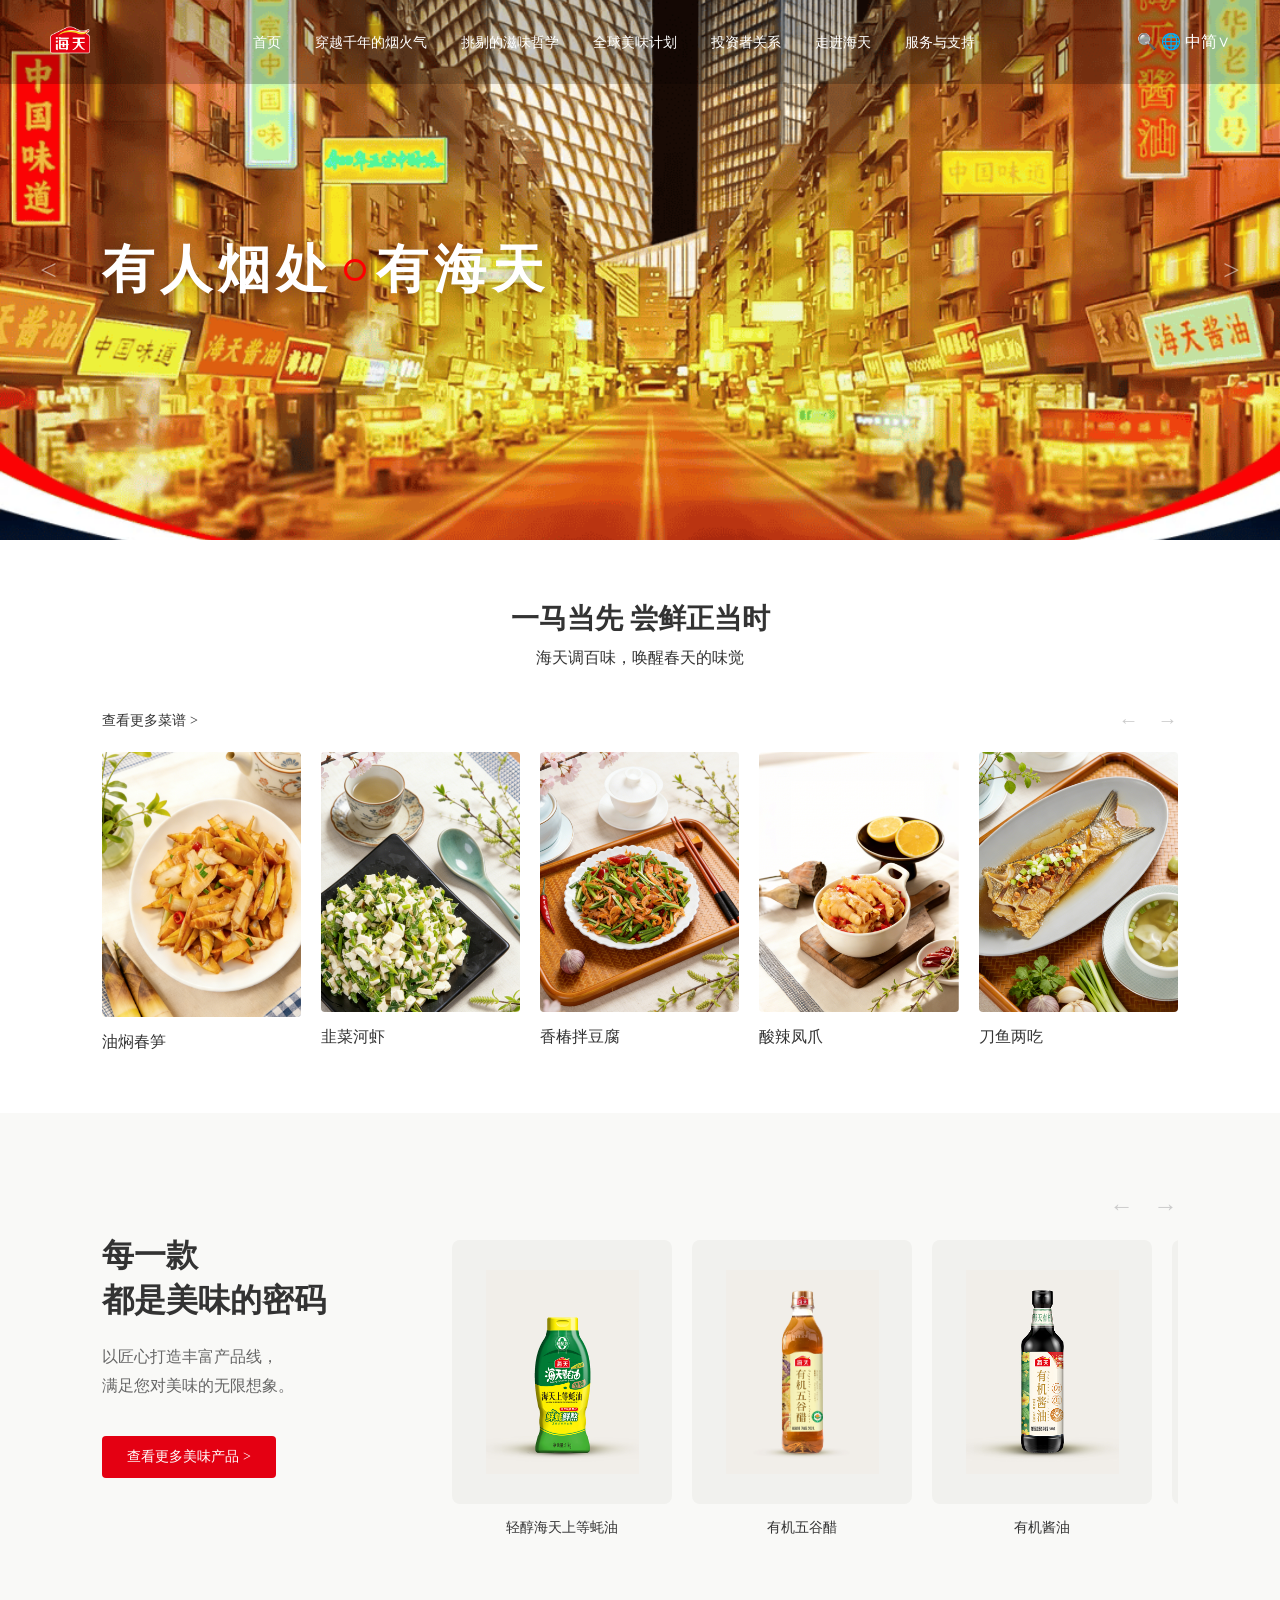
==== index.html @ ebd97fad "feat:海天初版" ====
<!DOCTYPE html>
<html lang="zh-CN">
<head>
    <meta charset="UTF-8">
    <title>海天</title>
    <link rel="stylesheet" href="./css/style.css">
</head>
<body>

    <header class="navbar">
        <div class="logo">
            <img src="./images/logo.png" alt="海天logo"> 
        </div>
        <nav class="nav-links">
            <a href="#">首页</a>
            <a href="#">穿越千年的烟火气</a>
            <a href="#">挑剔的滋味哲学</a>
            <a href="#">全球美味计划</a>
            <a href="#">投资者关系</a>
            <a href="#">走进海天</a>
            <a href="#">服务与支持</a>
        </nav>
        <div class="nav-icons">
            <span class="search-icon">🔍</span>
            <span class="lang-select">🌐 中简∨</span>
        </div>
    </header>

    <section class="hero-section">
        <div class="main-slogan">
            <h1>有人烟处 <span class="circle-dot"></span> 有海天</h1>
        </div>
        
        
        <div class="arrow prev">&lt;</div>
        <div class="arrow next">&gt;</div>
    </section>

<!-------------------------菜谱----------------------->
    <section class="recipe-section">
        <div class="recipe-header">
            <h2>一马当先 尝鲜正当时</h2>
            <p>海天调百味，唤醒春天的味觉</p>
        </div>
    
        <div class="recipe-controls">
            <a href="#" class="view-more">查看更多菜谱 &gt;</a>
            <div class="carousel-arrows">
                <span class="arrow-btn prev-btn">←</span>
                <span class="arrow-btn next-btn">→</span>
            </div>
        </div>

        <div class="recipe-container">
            <div class="recipe-slider">
                <div class="recipe-card">
                    <img src="./images/picture1.png" alt="油焖春笋">
                    <h3>油焖春笋</h3>
                </div>
                <div class="recipe-card">
                    <img src="./images/picture2.png" alt="韭菜河虾">
                    <h3>韭菜河虾</h3>
                </div>
                <div class="recipe-card">
                    <img src="./images/picture3.png" alt="香椿拌豆腐">
                    <h3>香椿拌豆腐</h3>
                </div>
                <div class="recipe-card">
                    <img src="./images/picture4.png" alt="酸辣凤爪">
                    <h3>酸辣凤爪</h3>
                </div>
                <div class="recipe-card">
                    <img src="./images/picture5.png" alt="刀鱼两吃">
                    <h3>刀鱼两吃</h3>
                </div>
                <div class="recipe-card">
                    <img src="./images/picture6.png" alt="艾草青团">
                    <h3>艾草青团</h3>
                </div>
                <div class="recipe-card">
                    <img src="./images/picture7.png" alt="腌笃鲜">
                    <h3>腌笃鲜</h3>
                </div>
                <div class="recipe-card">
                    <img src="./images/picture8.png" alt="芙蓉三鲜">
                    <h3>芙蓉三鲜</h3>
                </div>
                <div class="recipe-card">
                    <img src="./images/picture9.png" alt="春色满园">
                    <h3>春色满园</h3>
                </div>
                <div class="recipe-card">
                    <img src="./images/picture10.png" alt="龙井虾仁">
                    <h3>龙井虾仁</h3>
                </div>
                <div class="recipe-card">
                    <img src="./images/picture11.png" alt="凉拌木耳">
                    <h3>凉拌木耳</h3>
                </div>
                <div class="recipe-card">
                    <img src="./images/picture12.png" alt="咕噜鲜菌">
                    <h3>咕噜鲜菌</h3>
                </div>
            </div>
        </div>
    </section>
<!-- -------------------------------------------------------->
<!---------------------------调料---------------------------->
    <section class="product-section">
        <div class="product-info">
            <h2 class="title-en">每一款<br>都是美味的密码</h2>
            <p class="subtitle">以匠心打造丰富产品线，<br>满足您对美味的无限想象。</p>
            <a href="#" class="red-btn">查看更多美味产品 &gt;</a>
        </div>
    
        <div class="product-carousel">
            <div class="product-arrows">
                <span class="p-arrow p-prev">←</span>
                <span class="p-arrow p-next">→</span>
            </div>
            
            <div class="product-viewport">
                <div class="product-track">
                    <div class="product-card">
                        <div class="img-wrap"><img src="./images/picture13.jpg" data-hover = "./images/picture14.jpg" alt="上等蚝油" class="flip-img"></div>
                        <h4>轻醇海天上等蚝油</h4>
                    </div>
                    <div class="product-card">
                        <div class="img-wrap"><img src="./images/picture15.jpg" data-hover = "./images/picture16.jpg" alt="五谷醋" class="flip-img"></div>
                        <h4>有机五谷醋</h4>
                    </div>
                    <div class="product-card">
                        <div class="img-wrap"><img src="./images/picture17.jpg" data-hover = "./images/picture18.jpg" alt="有机酱油" class="flip-img"></div>
                        <h4>有机酱油</h4>
                    </div>
                    <div class="product-card">
                        <div class="img-wrap"><img src="./images/picture19.jpg" data-hover = "./images/picture20.jpg" alt="关东煮" class="flip-img"></div>
                        <h4>点趣关东煮调味汁</h4>
                    </div>
                    <div class="product-card">
                        <div class="img-wrap"><img src="./images/picture21.jpg" data-hover = "./images/picture22.jpg" alt="黄豆酱" class="flip-img"></div>
                        <h4>黄豆酱</h4>
                    </div>
                    <div class="product-card">
                        <div class="img-wrap"><img src="./images/picture23.jpg" data-hover = "./images/picture24.jpg" alt="四季亭有机黑松露素耗油" class="flip-img"></div>
                        <h4>四季亭有机黑松露素耗油</h4>
                    </div>
                    <div class="product-card">
                        <div class="img-wrap"><img src="./images/picture25.jpg" data-hover = "./images/picture26.jpg" alt="海天特级草菇老抽" class="flip-img"></div>
                        <h4>海天特级草菇老抽</h4>
                    </div>
                    <div class="product-card">
                        <div class="img-wrap"><img src="./images/picture27.jpg" data-hover = "./images/picture28.jpg" alt="招牌拌面酱(磷虾海鲜味)" class="flip-img"></div>
                        <h4>招牌拌面酱(磷虾海鲜味)</h4>
                    </div>
  
                </div>
            </div>
        </div>
    </section>
<!------------------------------------------------------->
    <script src="index.js"></script>

</body>
</html>
---- css/style.css ----
* {
    margin: 0;
    padding: 0;
    box-sizing: border-box;
    font-family: "Microsoft YaHei";
}

/* ------导航栏-------- */
.navbar {
    position: fixed;
    /* 固定 */
    top: 0;
    width: 100%;
    display: flex;
    justify-content: space-between;
    align-items: center;
    padding: 20px 50px;
    background: rgba(0, 0, 0, 0.2); 
    z-index: 1000;
    color: white;
}

.logo img {
    height: 40px;
}

.nav-links a {
    color: white;
    text-decoration: none;
    margin: 0 15px;
    font-size: 14px;
    font-weight: 500;
    position: relative;
    padding-bottom: 18px;
    transition: color 0.3s;
}

.nav-links a::after{
    content: '';
    position: absolute;
    bottom: 0;
    left: 50%;
    width: 0;
    height: 2px;
    background: #e40012;    
    transition: all 0.3s ease;
    transform: translateX(-50%);
}

.nav-links a:hover{
    color: #ffffff;
}

.nav-links a:hover::after{
    width: 100%;
}
/* --------------------- */

/* ------------首屏大图区域------------- */
.hero-section {
    height: 60vh; 
    background: url('/images/mainpicture.png') no-repeat center center/cover; 
    display: flex;
    align-items: center;
    overflow: hidden;
    width: 100%;
    position: relative;
}
/* --------------------------------- */

/* -----------文字区域-------------*/
.main-slogan{
    margin-left: 8%;
    z-index: 5;
}

.main-slogan h1{
    color: white;
    font-size: 52px;
    font-weight: 700;
    letter-spacing: 6px;
    /* 拉开距离 */
    display: flex;
    align-items: center;
    text-shadow: 0 4px 15px rgba(0,0,0,0.3);
    margin: 0;
}
/*------------------------------- */

/* -------红色圈圈------- */
.circle-dot{
    display: inline-block;
    width: 22px;
    height: 22px;
    border: 3px solid red;
    border-radius: 50%;
    margin: 0 10px;
    box-sizing: border-box;
    /* 不撑开 */
}
/* --------------------- */

/* ------箭头区域------ */
.arrow{
    position: absolute;
    top: 50%;
    transform: translateY(-50%);
    font-size: 30px;
    color: rgba(255,255,255,0.5);
    cursor: pointer;
    padding: 20px;
    transition: all 0.3s;
}

.arrow:hover{
    color: white;
}

.prev{
    left: 20px;
}

.next{
    right: 20px;
}

/* ------------------- */

/* ---导航栏下方的菜谱--- */

.recipe-section {
    padding: 60px 8%;
    background-color: #fff;
}

.recipe-header {
    text-align: center;
    margin-bottom: 40px;
}

/* -------1.文字区域-------- */
.recipe-header h2 {
    font-size: 28px;
    color: #333;
    margin-bottom: 10px;
}

.recipe-header p {
    color: #333;
    font-size: 16px;
}
/* -------------------- */

/* -------2.箭头区域-------- */
.recipe-controls {
    display: flex;
    justify-content: space-between;
    align-items: center;
    margin-bottom: 20px;
}

.view-more {
    text-decoration: none;
    color: #333;
    font-size: 14px;
}

.arrow-btn {
    cursor: pointer;
    font-size: 20px;
    margin-left: 15px;
    color: #ccc;
    transition: color 0.3s;
}

.arrow-btn:hover {
    color: #e40012;
}
/* ------------------------- */

/* -------3.海报区域-------- */
.recipe-container {
    overflow: hidden; 
}

.recipe-slider {
    display: flex;
    gap: 20px; 
    transition: transform 0.5s ease; 
}

.recipe-card {
    /* 设置一行的最小距离 即放的最小的图片张数 空格注意 */
    min-width: calc(20% - 16px); 
    text-align: left;
}

.recipe-card img {
    width: 100%;
    height: auto;
    border-radius: 4px; 
    display: block;
    transition: transform 0.3s;
}

.recipe-card:hover img {
    transform: scale(1.05); 
}

.recipe-card h3 {
    margin-top: 15px;
    font-size: 16px;
    color: #333;
    font-weight: 500;
    cursor: pointer;
    transition: color 0.3s ease;
}

.recipe-card:hover h3 {
    color: #e40012;
}

/* ----------------------- */

/* -------------------- */



/* --------------调料区域--------------- */

/* ---1.左侧文字区域--- */
.product-section {
    display: flex;
    padding: 80px 8%;
    background-color: #f9f9f7;
    align-items: flex-start;
    overflow: hidden;
}

.product-info {
    flex: 0 0 300px;
    margin-right: 50px;
    padding-top: 40px;
}

.product-info h2 {
    font-size: 32px;
    line-height: 1.4;
    color: #333;
    margin-bottom: 20px;
}

.product-info .subtitle {
    font-size: 16px;
    color: #666;
    line-height: 1.8;
    margin-bottom: 35px;
}

.red-btn {
    display: inline-block;
    background-color: #e40012;
    color: white;
    padding: 12px 25px;
    text-decoration: none;
    border-radius: 4px;
    font-size: 14px;
    transition: background 0.3s;
}
/* ----------------- */


/* -----2.右侧海报---- */
.product-carousel {
    flex: 1;
    position: relative;
    /* 防止箭头飞出去 */
    max-width: 1000px;
}

.product-arrows {
    display: flex;
    justify-content: flex-end;
    gap: 20px;
    margin-bottom: 20px;
}

.p-arrow {
    cursor: pointer;
    font-size: 24px;
    color: #ccc;
    transition: color 0.3s;
}

.p-arrow:hover { color: #333; }

.product-viewport { overflow: hidden; }

.product-track {
    display: flex;
    gap: 20px;
    transition: transform 0.5s ease;
}

.product-card {
    /* 固定卡片宽度 */
    flex: 0 0 220px; 
    text-align: center;
}

.img-wrap {
    position: relative;
    background-color: #f1f1ee; 
    padding: 30px;
    border-radius: 8px;
    margin-bottom: 15px;
    aspect-ratio: 1/1.2; 
    /* 美学这一块 */
    display: flex;
    align-items: center;
    justify-content: center;
}

.img-wrap img {
    max-width: 100%;
    max-height: 100%;
    object-fit: contain;
    /* 保全完整 */
}
.product-card h4 {
    font-size: 14px;
    color: #333;
    font-weight: 400;
    margin-top: 10px;
    transition: color 0.3s;
}

.product-card:hover h4 { color: #e40012; }

.flip-img {
    transition: opacity 0.3s ease-in-out;
}

/* ------------------------------------- */
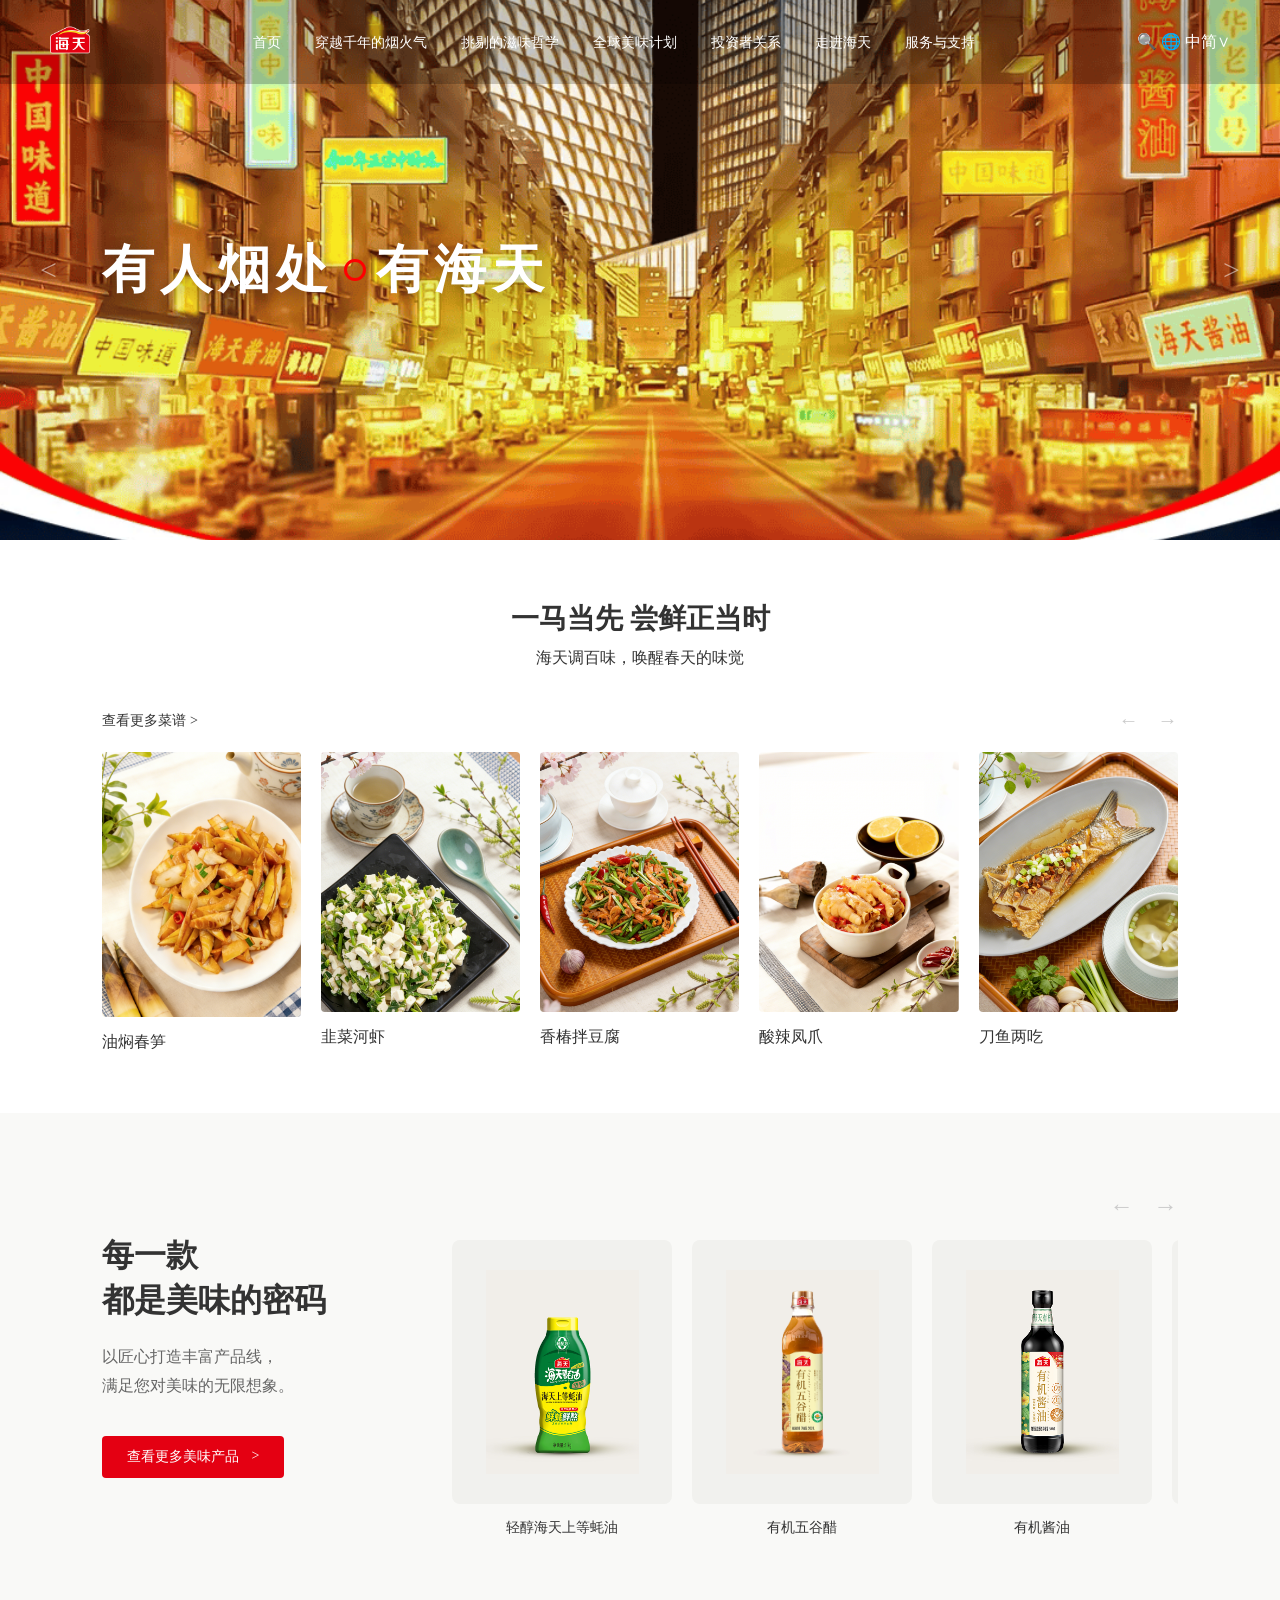
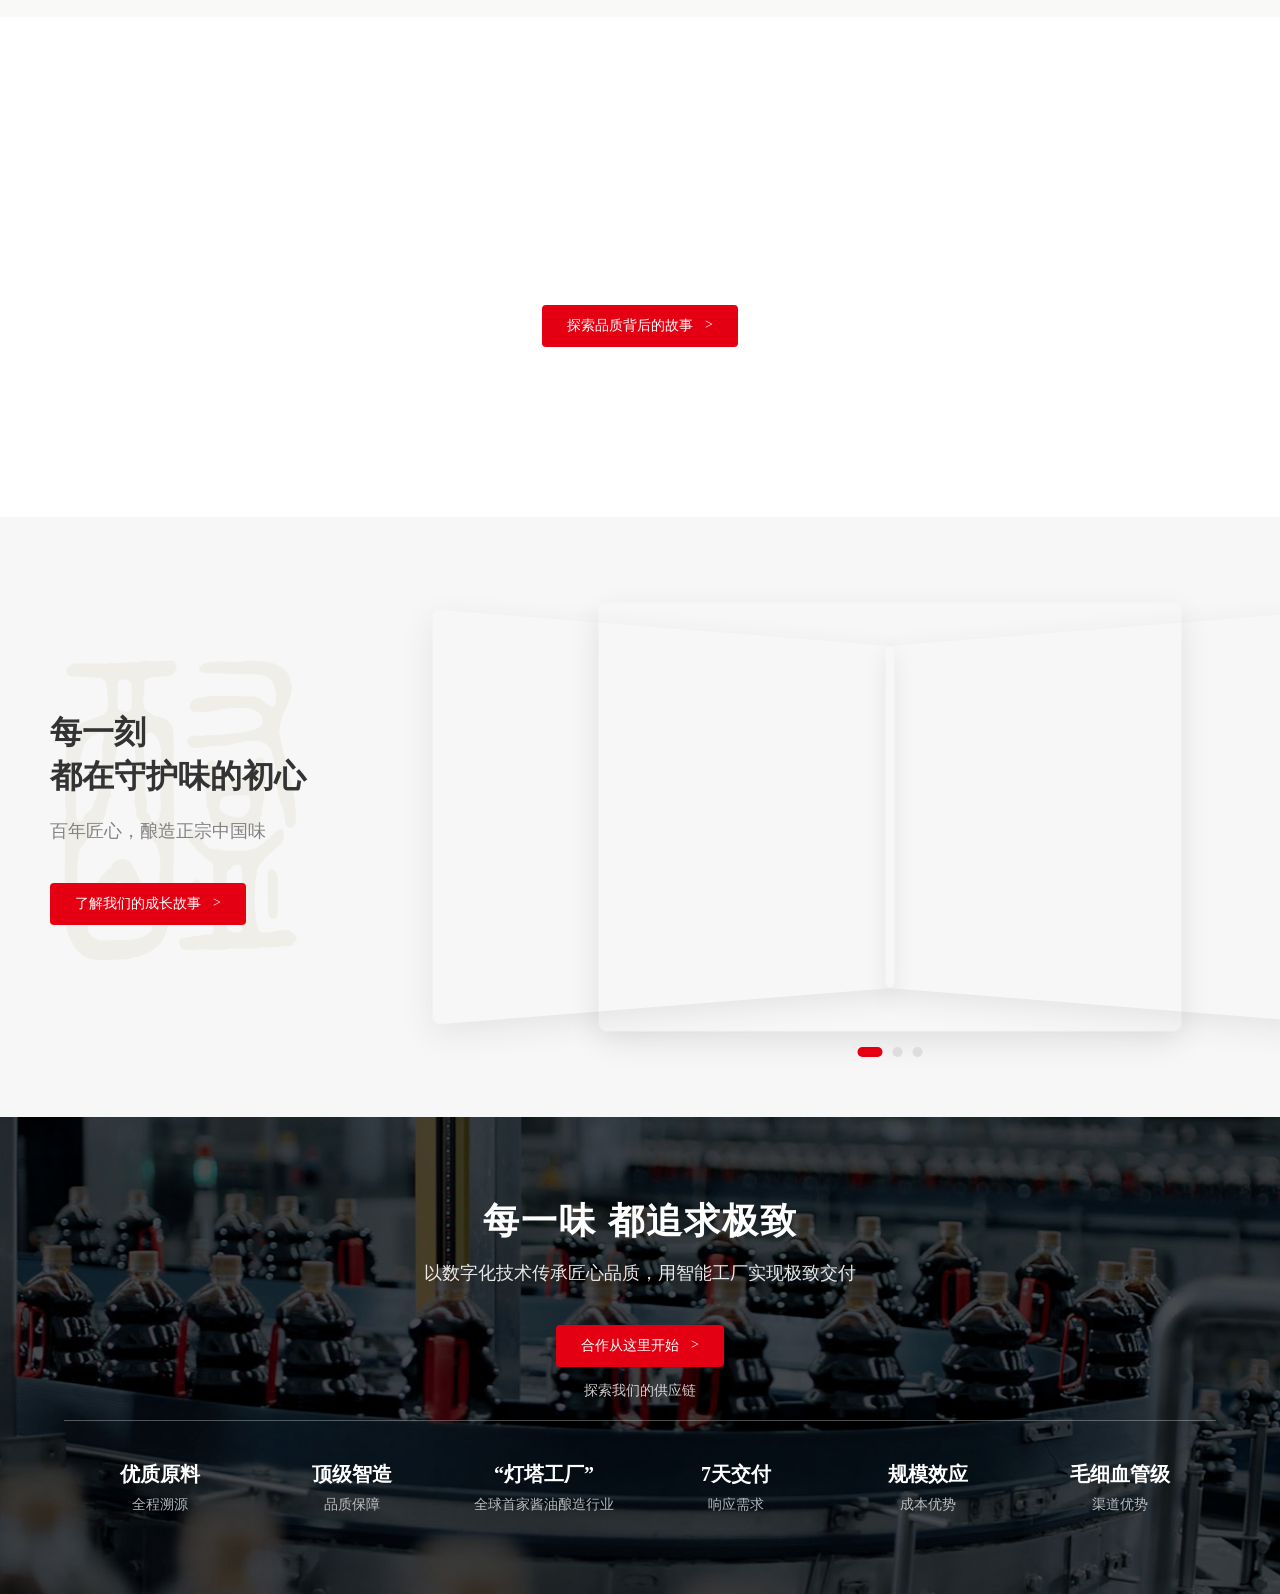
==== commit bc119912: "feat:3.31update" ====
--- a/index.html
+++ b/index.html
@@ -110,7 +110,7 @@
         <div class="product-info">
             <h2 class="title-en">每一款<br>都是美味的密码</h2>
             <p class="subtitle">以匠心打造丰富产品线，<br>满足您对美味的无限想象。</p>
-            <a href="#" class="red-btn">查看更多美味产品 &gt;</a>
+            <a href="#" class="red-btn">查看更多美味产品</a>
         </div>
     
         <div class="product-carousel">
@@ -159,6 +159,103 @@
         </div>
     </section>
 <!------------------------------------------------------->
+
+
+<!-----------------------视频播放区域------------------------->
+<section class="video-section">
+    <video class="bg-video" autoplay muted loop playsinline>
+        <source src="./images/view3.mp4" type="video/mp4">
+        <p>您的浏览器版本过低,建议升级以获得更好的视频体验</p>
+    </video>
+
+    <div class="video-content">
+        <h2 class="video-title">每一滴 都是匠心酿造的承诺</h2>
+        <p class="video-desc">严选优质原料,494道工序打造全链品控体系。</p>
+        <a href="#" class="red-btn">探索品质背后的故事</a>
+    </div>
+</section>
+
+
+<!----------------------------------------------------------->
+
+
+<!--------------左文字 右视频轮播区域 ---------------->
+<section class="story-section">
+    <div class="story-left">
+        <h2 class="story-title">每一刻<br>都在守护味的初心</h2>
+        <p class="story-desc">百年匠心，酿造正宗中国味</p>
+        <a href="#" class="red-btn">了解我们的成长故事</a>
+    </div>
+
+    <div class="story-right">
+        <div class="video-carousel-container">
+            <div class="video-carousel-wrapper">
+                <div class="carousel-item active">
+                    <video src="./images/view5.mp4" autoplay muted loop playsinline></video>
+                </div>
+                <div class="carousel-item next">
+                    <video src="./images/view4.mp4" muted loop playsinline></video>
+                </div>
+                <div class="carousel-item prev">
+                    <video src="./images/view3.mp4" muted loop playsinline></video>
+                </div>
+            </div>
+            
+            <div class="carousel-indicators">
+                <span class="dot active"></span>
+                <span class="dot"></span>
+                <span class="dot"></span>
+            </div>
+        </div>
+    </div>
+</section>
+
+<!------------------------------------------>
+
+
+<!------------------合作过渡区域-------------------->
+
+<section class="factory-section">
+    <div class="factory-overlay"></div>
+
+    <div class="factory-content">
+        <h2 class="factory-title">每一味 都追求极致</h2>
+        <p class="factory-subtitle">以数字化技术传承匠心品质，用智能工厂实现极致交付</p>
+        
+        <div class="factory-btn-group">
+            <a href="#" class="red-btn">合作从这里开始</a>
+            <a href="#" class="white-link">探索我们的供应链</a>
+        </div>
+
+        <div class="factory-features">
+            <div class="feature-item">
+                <h3>优质原料</h3>
+                <p>全程溯源</p>
+            </div>
+            <div class="feature-item">
+                <h3>顶级智造</h3>
+                <p>品质保障</p>
+            </div>
+            <div class="feature-item">
+                <h3>“灯塔工厂”</h3>
+                <p>全球首家酱油酿造行业</p>
+            </div>
+            <div class="feature-item">
+                <h3>7天交付</h3>
+                <p>响应需求</p>
+            </div>
+            <div class="feature-item">
+                <h3>规模效应</h3>
+                <p>成本优势</p>
+            </div>
+            <div class="feature-item">
+                <h3>毛细血管级</h3>
+                <p>渠道优势</p>
+            </div>
+        </div>
+    </div>
+</section>
+<!------------------------------------------------->
     <script src="index.js"></script>
 
 </body>
--- a/css/style.css
+++ b/css/style.css
@@ -266,7 +266,28 @@
     border-radius: 4px;
     font-size: 14px;
     transition: background 0.3s;
-}
+    align-items: center;
+    position: relative;
+
+    padding-right: 45px;
+    transition: background 0.3s;
+}
+
+.red-btn:hover{
+    background-color: #ff1a1a;
+}
+
+.red-btn::after{
+    content: '>';
+    position:absolute;
+    right: 25px;
+    transition: transform 0.3s ease;
+}
+
+.red-btn:hover::after{
+    transform: translateX(3px);
+}
+
 /* ----------------- */
 
 
@@ -341,4 +362,305 @@
     transition: opacity 0.3s ease-in-out;
 }
 
-/* ------------------------------------- */+/* ------------------------------------- */
+
+/* ------------视频播放---------- */
+.video-section {
+    position: relative;
+    width: 100%;
+    height: 500px; 
+    overflow: hidden; 
+    display: flex;
+    justify-content: center;
+    align-items: center;
+    text-align: center;
+    color: white;
+}
+
+.bg-video {
+    position: absolute;
+    top: 0;
+    left: 0;
+    width: 100%;
+    height: 100%;
+    object-fit: cover;
+    z-index: 1; 
+}
+
+.video-content {
+    position: relative;
+    justify-content: center;
+    z-index: 2;
+    padding: 20px;
+}
+
+.video-title {
+    font-size: 36px;
+    font-weight: bold;
+    margin-bottom: 15px;
+    letter-spacing: 2px;
+}
+
+.video-desc {
+    font-size: 18px;
+    margin-bottom: 30px;
+    opacity: 0.9;
+}
+/* ----------------------------- */
+
+
+/* ---------左文字 右视频轮播-------- */
+.story-section {
+    display: flex;
+    justify-content: center;
+    align-items: center;
+    padding: 100px 50px;
+    background-color: #f7f7f7;
+    overflow: hidden;
+}
+
+/* ---左侧区域--- */
+.story-left{
+    flex: 1;
+    max-width: 500px;
+    padding-right: 50px;
+    position: relative;
+    z-index: 2;
+}
+
+.story-left::before{
+    content: "";
+    position: absolute;
+    background-image: url('/images/picture29.png');
+    background-size: contain;
+    background-repeat: no-repeat;
+    background-position: center;
+    width: 300px;
+    height: 300px;
+    top: -50px;
+    left: -20px;
+    z-index: -1;
+    pointer-events: none;
+    /* 防止文字上方按钮的点击被误触 */
+} 
+
+.story-title{
+    font-size: 32px;
+    font-weight: bold;
+    color: #333;
+    margin-bottom: 20px;
+    line-height: 1.4;
+}
+
+.story-desc {
+    font-size: 18px;
+    color: #666;
+    margin-bottom: 40px;
+    opacity: 0.8;
+}
+/* ------------- */
+
+
+
+
+/* --------右侧区域--------- */
+
+
+/* ---1.视频轮播--- */
+.story-right{
+    flex: 1;
+    display: flex;
+    justify-content: center;
+    align-items: center;
+    height: 400px;
+}
+
+.video-carousel-container {
+    width: 100%;
+    height: 100%;
+    perspective: 1500px; 
+    /* 父元素设置一个小距离 */
+    position: relative;
+    display: flex;
+    justify-content: center;
+}
+
+.video-carousel-wrapper {
+    position: relative;
+    width: 80%; 
+    height: 100%;
+    transform-style: preserve-3d;
+    /* 保持子元素的3d效果  */
+    transition: transform 0.5s ease;
+}
+
+.carousel-item {
+    position: absolute;
+    top: 0;
+    left: 0;
+    width: 100%;
+    height: 100%;
+    border-radius: 8px;
+    overflow: hidden;
+    box-shadow: 0 10px 30px rgba(0,0,0,0.1);
+    transform: translate3d(0, 0, 0); 
+    /* 能使gpu加速提高动画的转化性能 */
+    z-index: 2;
+    opacity: 1;
+    transition: all 0.5s ease-in-out;
+}
+
+.carousel-item video{
+    width: 100%;
+    height: 100%;
+    object-fit: cover;
+}
+
+.carousel-item.active{
+    transform: translate3d(0,0,100px);
+    z-index: 10;
+    opacity: 1;
+}
+
+.carousel-item.next{
+    transform: translate3d(40%,0,-100px) rotateY(-35deg);
+    z-index: 5;
+    opacity: 0.7;
+}
+
+.carousel-item.prev{
+    transform: translate3d(-40%,0,-100px) rotateY(35deg);
+    z-index: 5;
+    opacity: 0.7;
+}
+
+/* 设置一个更远的元素做储备 */
+.carousel-item.hide{
+    transform: translate3d(0,0,-300px);
+    opacity: 0;
+    z-index: 1;
+}
+/* --------------- */
+
+
+/* ---2.导航点--- */
+.carousel-indicators{
+    position: absolute;
+    bottom: -40px;
+    left: 50%;
+    transform: translateX(-50%);
+    display: flex;
+    gap : 10px;
+}
+
+.dot{
+    width: 10px;
+    height: 10px;
+    background-color: #ddd;
+    border-radius: 50%;
+    cursor: pointer;
+    transition: background-color 0.3s;
+}
+
+.dot.active{
+    background-color: #e40012;
+    width: 25px;
+    border-radius: 5px;
+}
+
+/* -------------- */
+
+/* ------------------------ */
+
+
+/* -------------------------------- */
+
+
+/* -----------------合作过渡区域----------------- */
+
+.factory-section {
+    position: relative;
+    width: 100%;
+    min-height:300px;
+    background-image: url('/images/picture30.jpg'); 
+    background-size: cover;
+    background-position: center;
+    display: flex;
+    justify-content: center;
+    align-items: center;
+    color: white;
+    padding: 80px 0;
+}
+
+
+/* 增加的小创意---防止文字看不见加一层暗层 */
+.factory-overlay {
+    position: absolute;
+    top: 0;
+    left: 0;
+    width: 100%; 
+    height: 100%;
+    background: rgba(0, 0, 0, 0.4);
+    z-index: 1;
+}
+
+.factory-content {
+    position: relative;
+    z-index: 2;
+    text-align: center;
+    width: 90%;
+    max-width: 1200px;
+}
+
+.factory-title {
+    font-size: 36px;
+    margin-bottom: 15px;
+    letter-spacing: 2px;
+}
+
+.factory-subtitle {
+    font-size: 18px;
+    opacity: 0.9;
+    margin-bottom: 40px;
+}
+
+.factory-btn-group {
+    margin-bottom: 20px;
+}
+
+.white-link {
+    display: block;
+    color: white;
+    text-decoration: none;
+    font-size: 14px;
+    margin-top: 15px;
+    opacity: 0.8;
+    transition: opacity 0.3s;
+}
+.white-link:hover {
+    opacity: 1;
+    text-decoration: underline;
+}
+
+.factory-features {
+    display: flex;
+    justify-content: space-between;
+    border-top: 1px solid rgba(255, 255, 255, 0.3);
+    padding-top: 40px;
+}
+
+.feature-item {
+    flex: 1;
+    padding: 0 10px;
+}
+
+.feature-item h3 {
+    font-size: 20px;
+    margin-bottom: 8px;
+}
+
+.feature-item p {
+    font-size: 14px;
+    opacity: 0.7;
+}
+/* --------------------------------------------- */
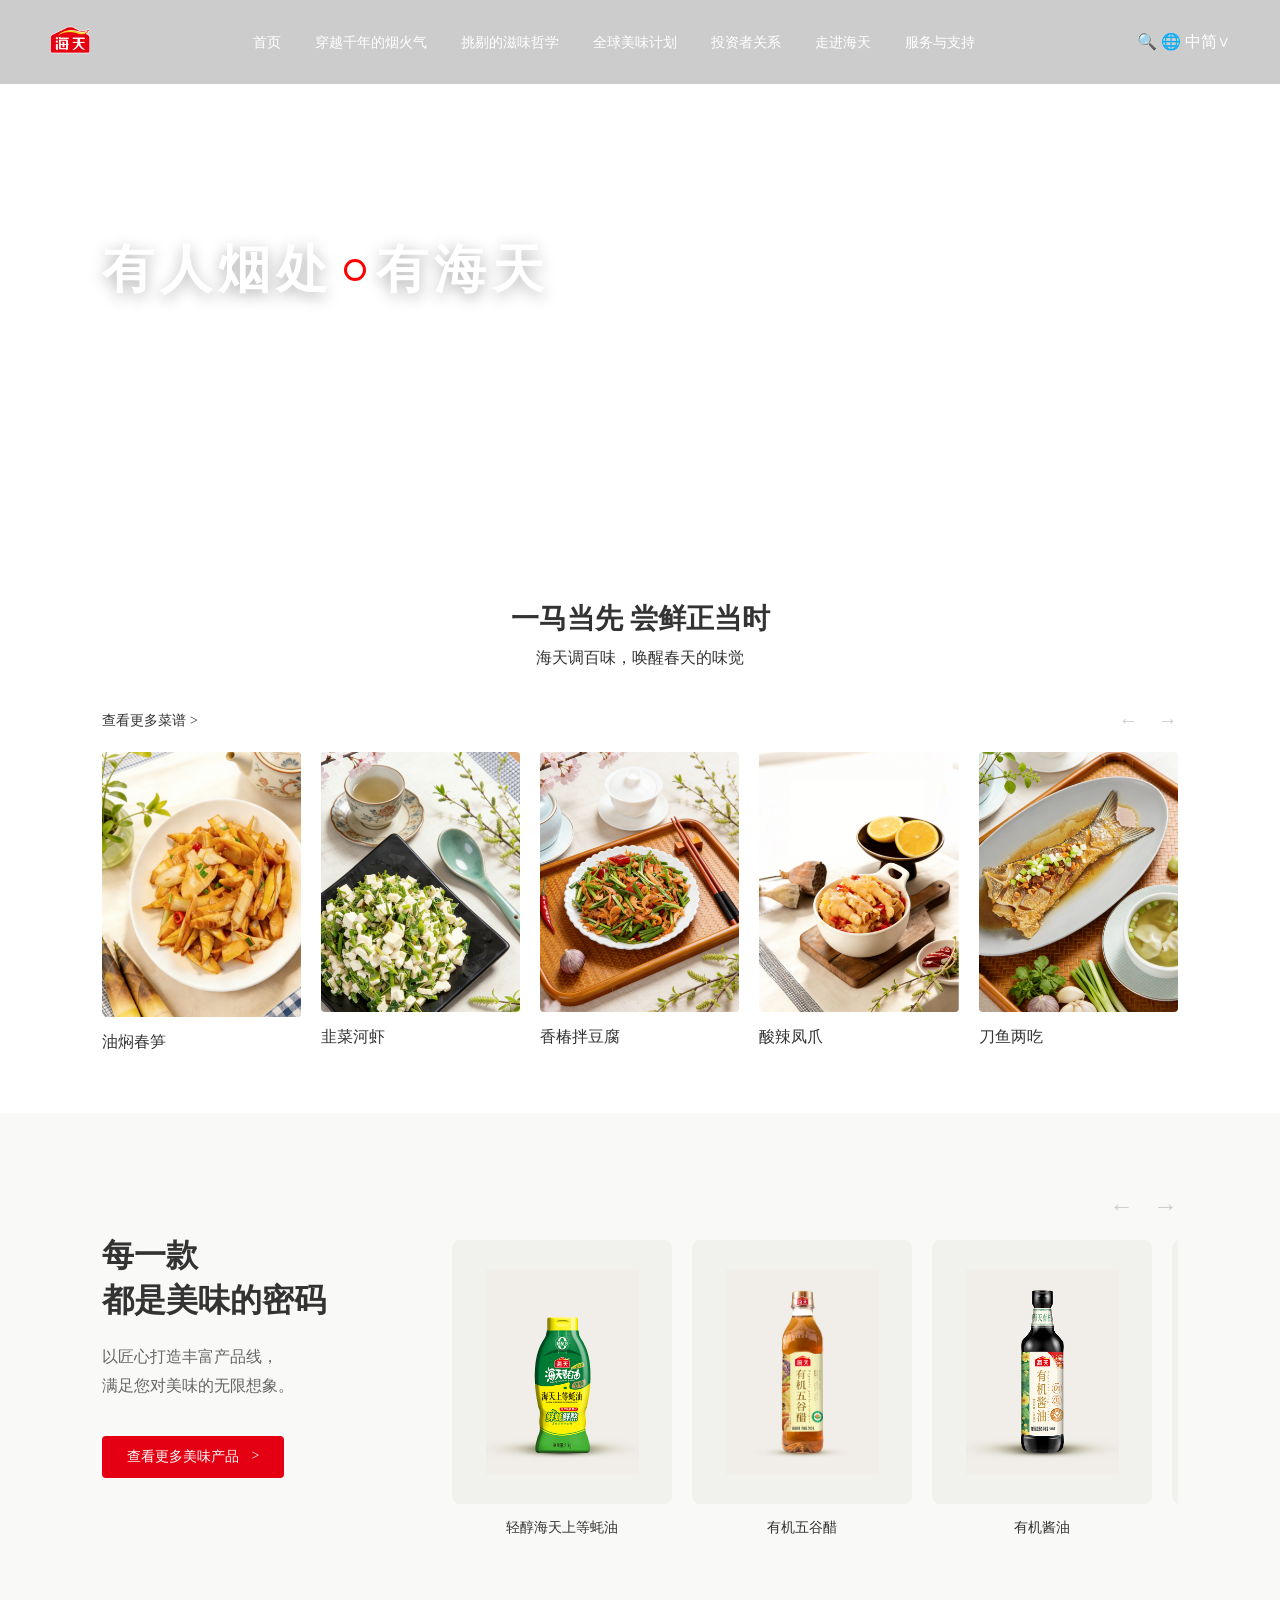
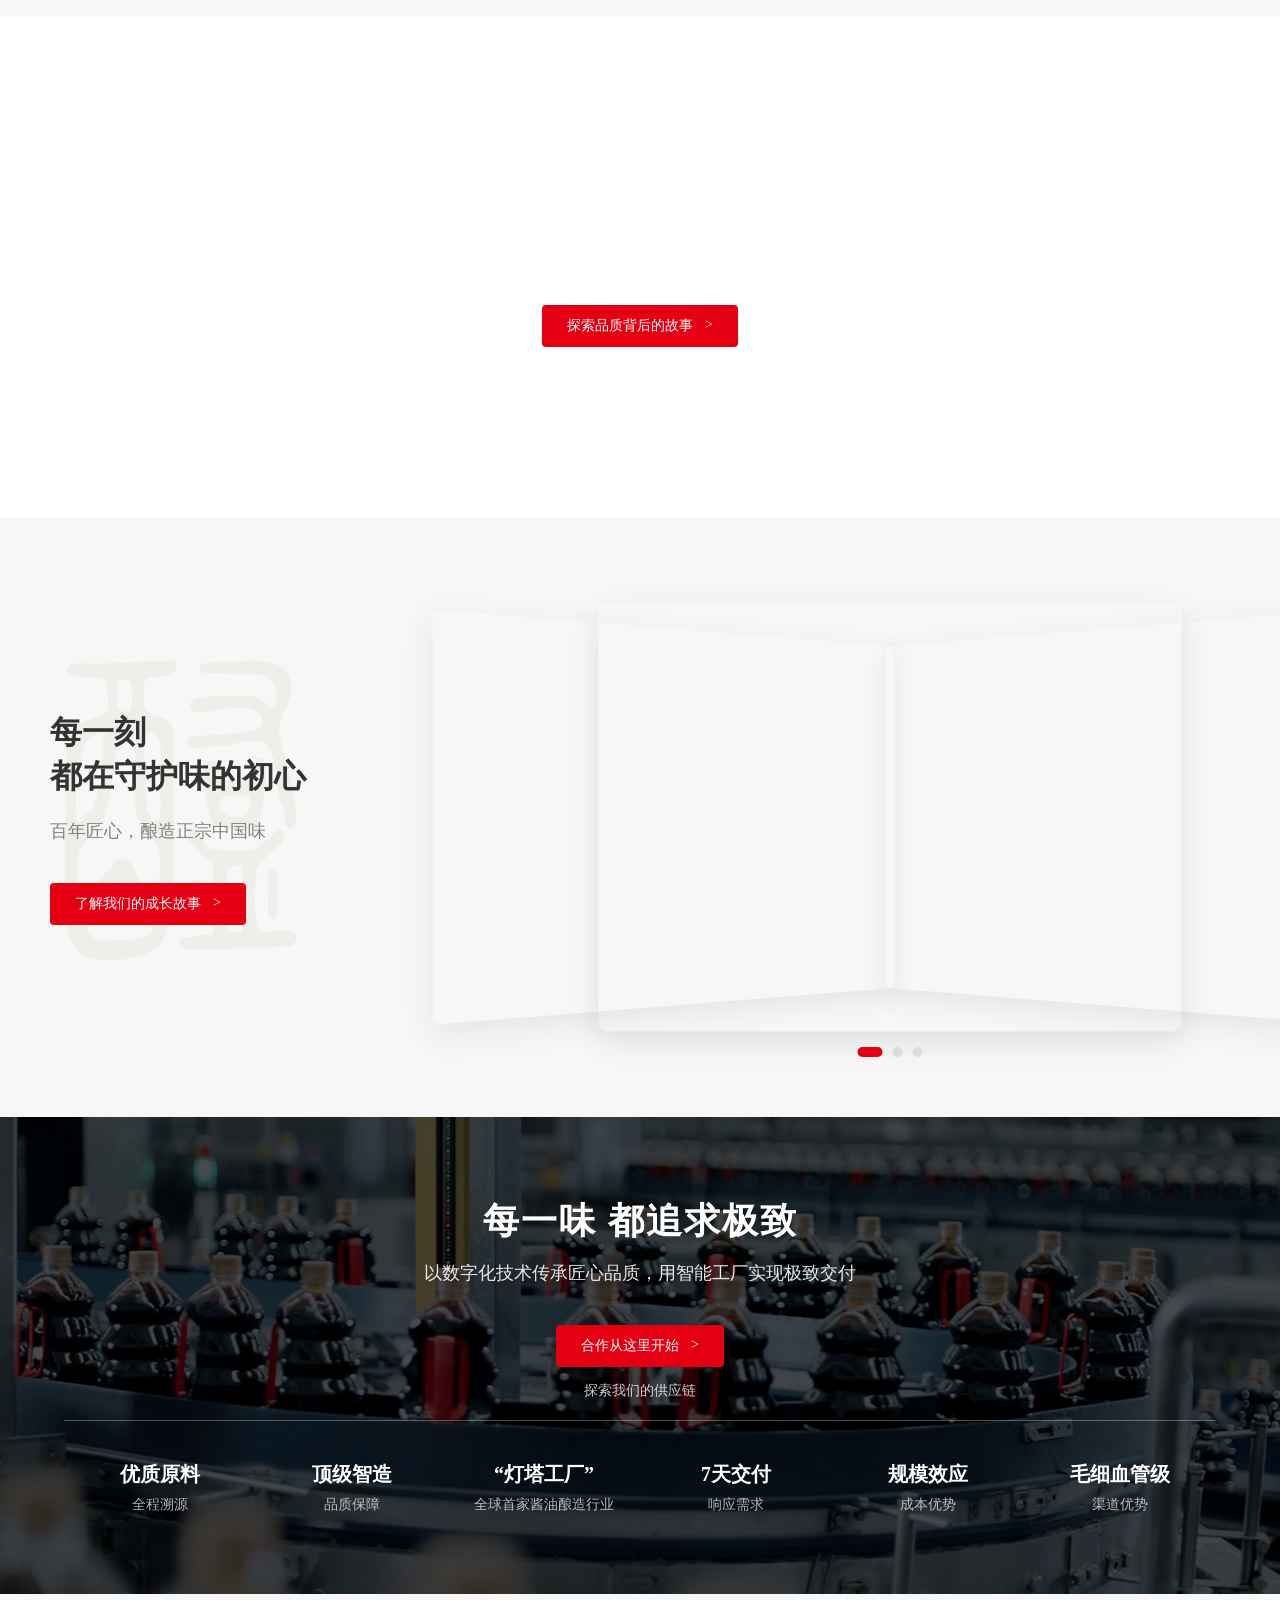
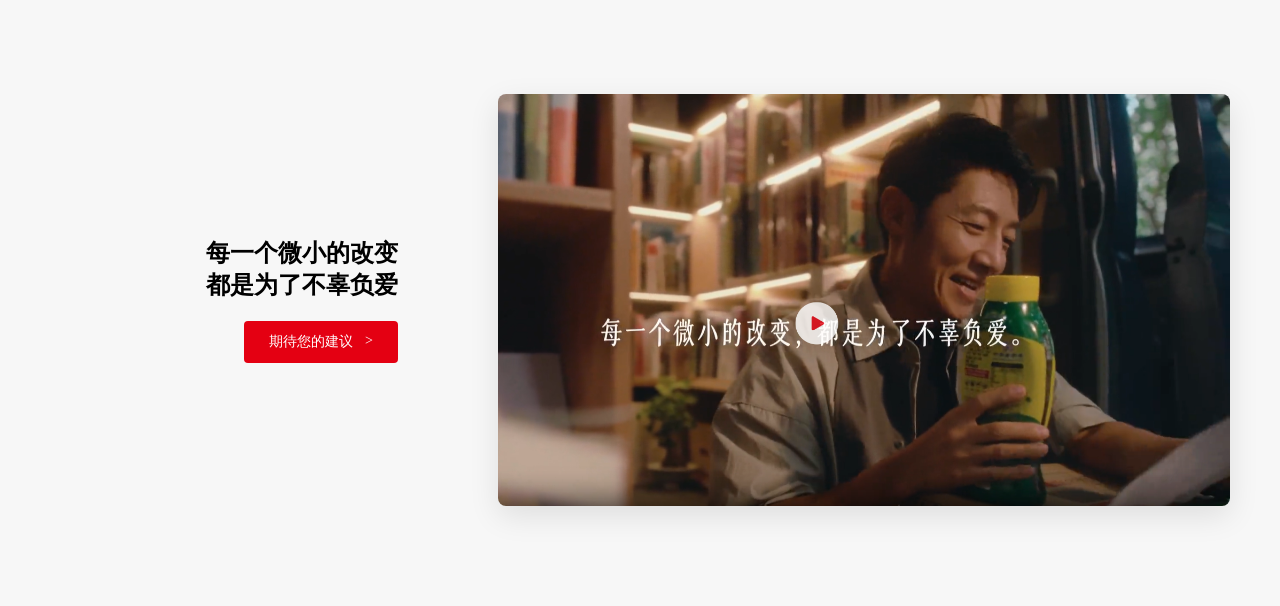
==== commit 8c6b404a: "style:修复主界面图片为视频 update in 4.1" ====
--- a/index.html
+++ b/index.html
@@ -31,6 +31,10 @@
             <h1>有人烟处 <span class="circle-dot"></span> 有海天</h1>
         </div>
         
+        <video class="hero-video" autoplay muted loop playsinline>
+            <source src="./images/view1.mp4" type="video/mp4">
+            您的浏览器不支持视频播放。
+        </video>
         
         <div class="arrow prev">&lt;</div>
         <div class="arrow next">&gt;</div>
@@ -256,6 +260,23 @@
     </div>
 </section>
 <!------------------------------------------------->
+
+
+<!----------------互动点击视频(虽然是图片)区域------------------->
+<section class="story-video-section">
+    <div class="story-video-left">
+        <h2 class="story-video-title">每一个微小的改变<br>都是为了不辜负爱</h2>
+        <a href="#" class="red-btn">期待您的建议</a>
+    </div>
+
+    <div class="story-video-right">
+        <div class="static-image-container">
+            <img src="./images/video-cover.png" alt="品牌故事展示图" class="story-static-img">
+        </div>
+    </div>
+</section>
+
+<!------------------------------------------------->
     <script src="index.js"></script>
 
 </body>
--- a/css/style.css
+++ b/css/style.css
@@ -56,15 +56,24 @@
 }
 /* --------------------- */
 
-/* ------------首屏大图区域------------- */
+/* ------------首屏视频区域------------- */
 .hero-section {
     height: 60vh; 
-    background: url('/images/mainpicture.png') no-repeat center center/cover; 
     display: flex;
     align-items: center;
     overflow: hidden;
     width: 100%;
     position: relative;
+}
+
+.hero-video {
+    position: absolute;
+    top: 0;
+    left: 0;
+    width: 100%;
+    height: 100%;
+    object-fit: cover; 
+    z-index: 1;
 }
 /* --------------------------------- */
 
@@ -663,4 +672,55 @@
     font-size: 14px;
     opacity: 0.7;
 }
+/* --------------------------------------------- */
+
+
+
+/* -----------互动点击视频(虽然是图片)区域--------- */
+.story-video-section {
+    display: flex;
+    justify-content: center;
+    align-items: center;
+    padding: 100px 50px;
+    background-color: #f7f7f7;
+    overflow: hidden;
+    gap: 100px;
+}
+
+.story-video-left {
+    width: 380px;
+    max-width: 450px;
+    padding-right: 0px;
+    text-align: right;
+    /* 靠右对齐 */
+}
+
+.story-video-title{
+    margin-bottom: 20px;
+}
+
+
+.story-video-right {
+    display: flex;
+    justify-content: left;
+    align-items: center;
+}
+
+.static-image-container {
+    width: 100%;
+    max-width: 800px; 
+    aspect-ratio: 16 / 9; 
+    position: relative;
+    border-radius: 8px; 
+    overflow: hidden; 
+    box-shadow: 0 10px 30px rgba(0,0,0,0.1);
+}
+
+.story-static-img {
+    width: 100%;
+    height: 100%;
+    object-fit: cover; 
+    display: block;
+}
+
 /* --------------------------------------------- */
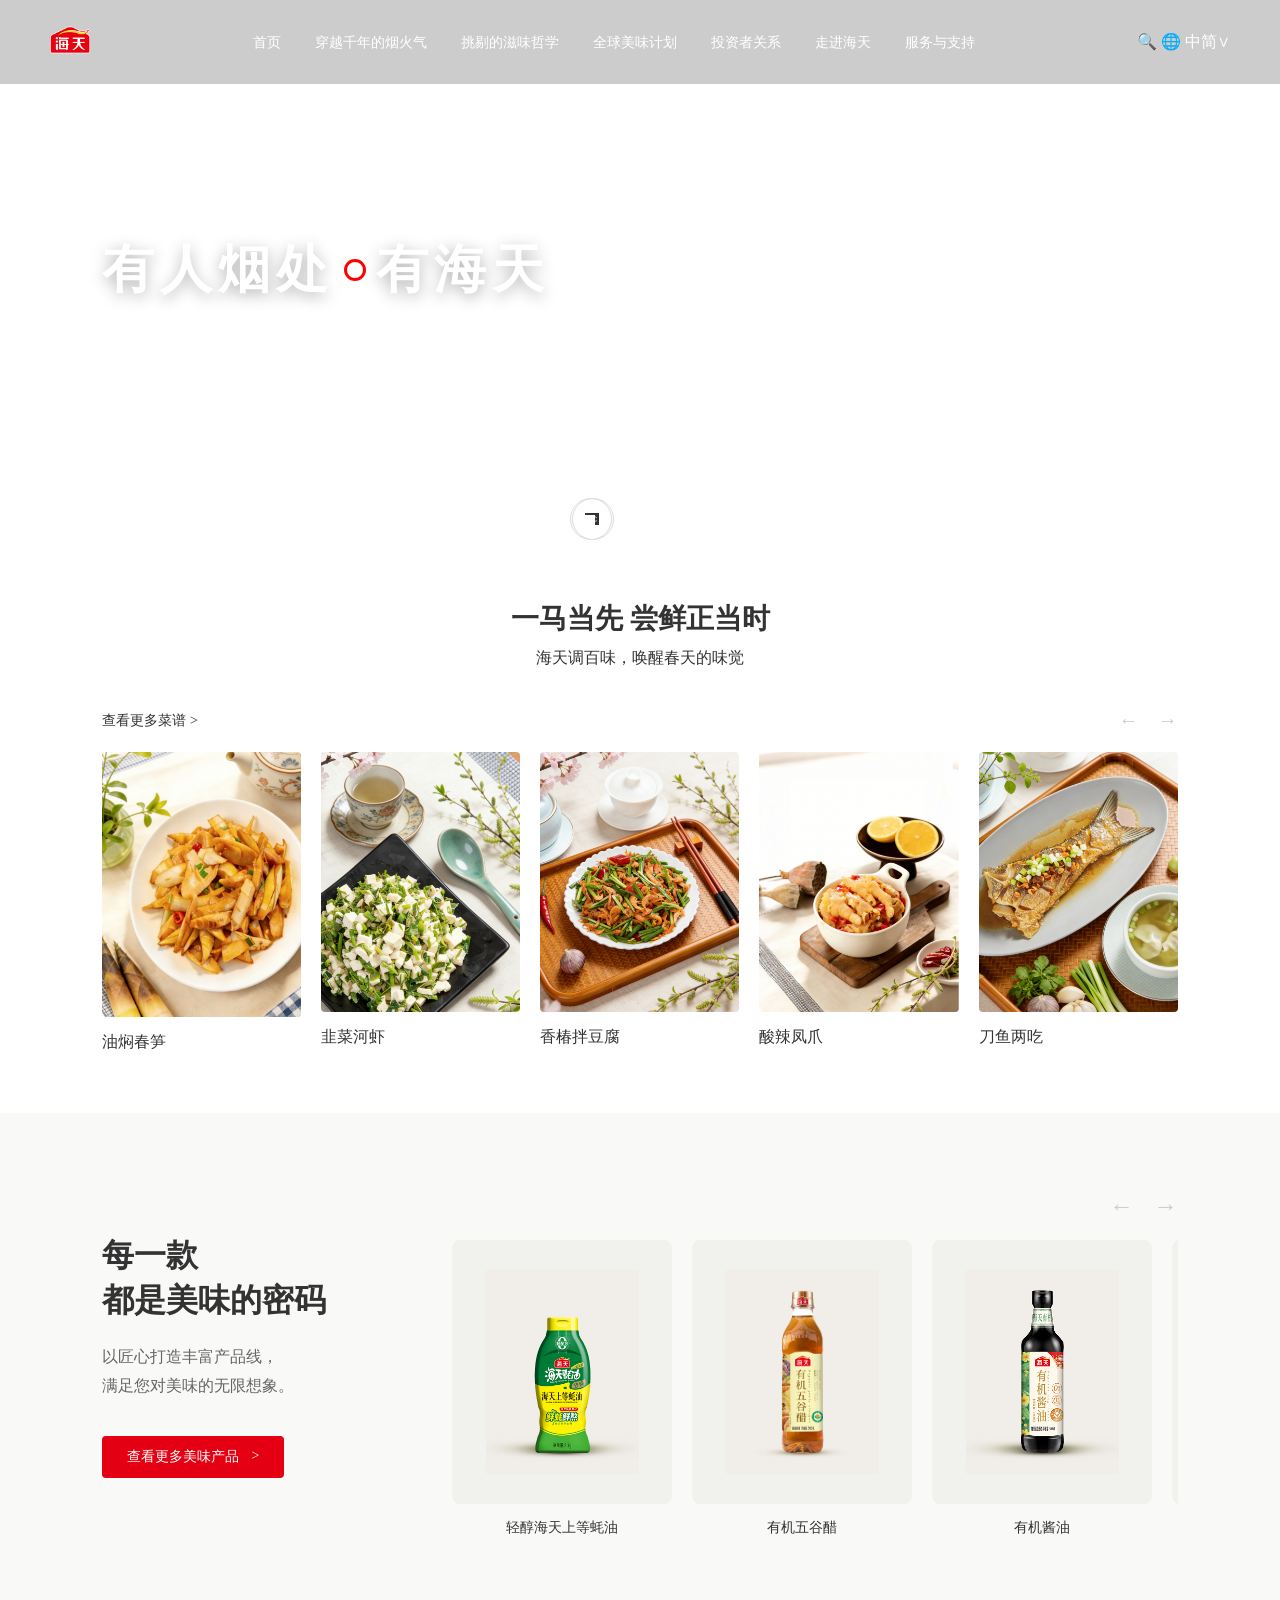
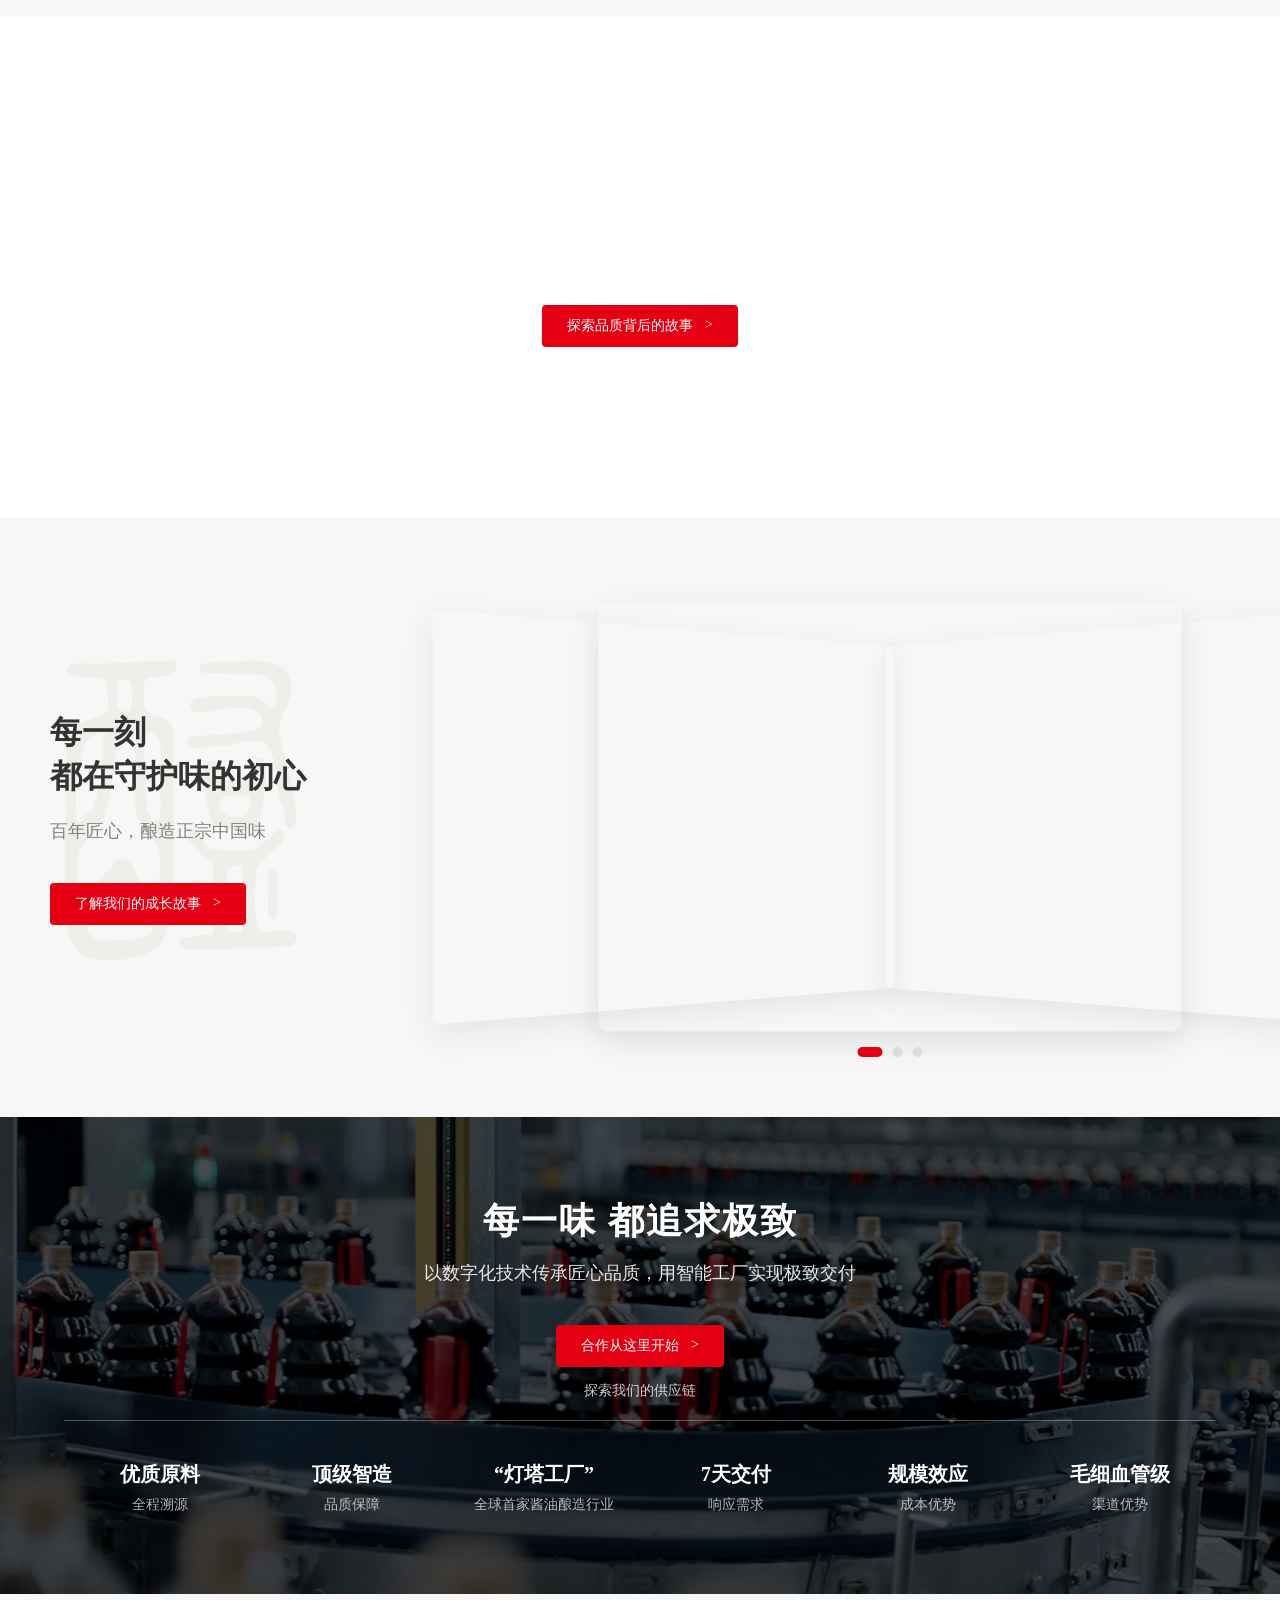
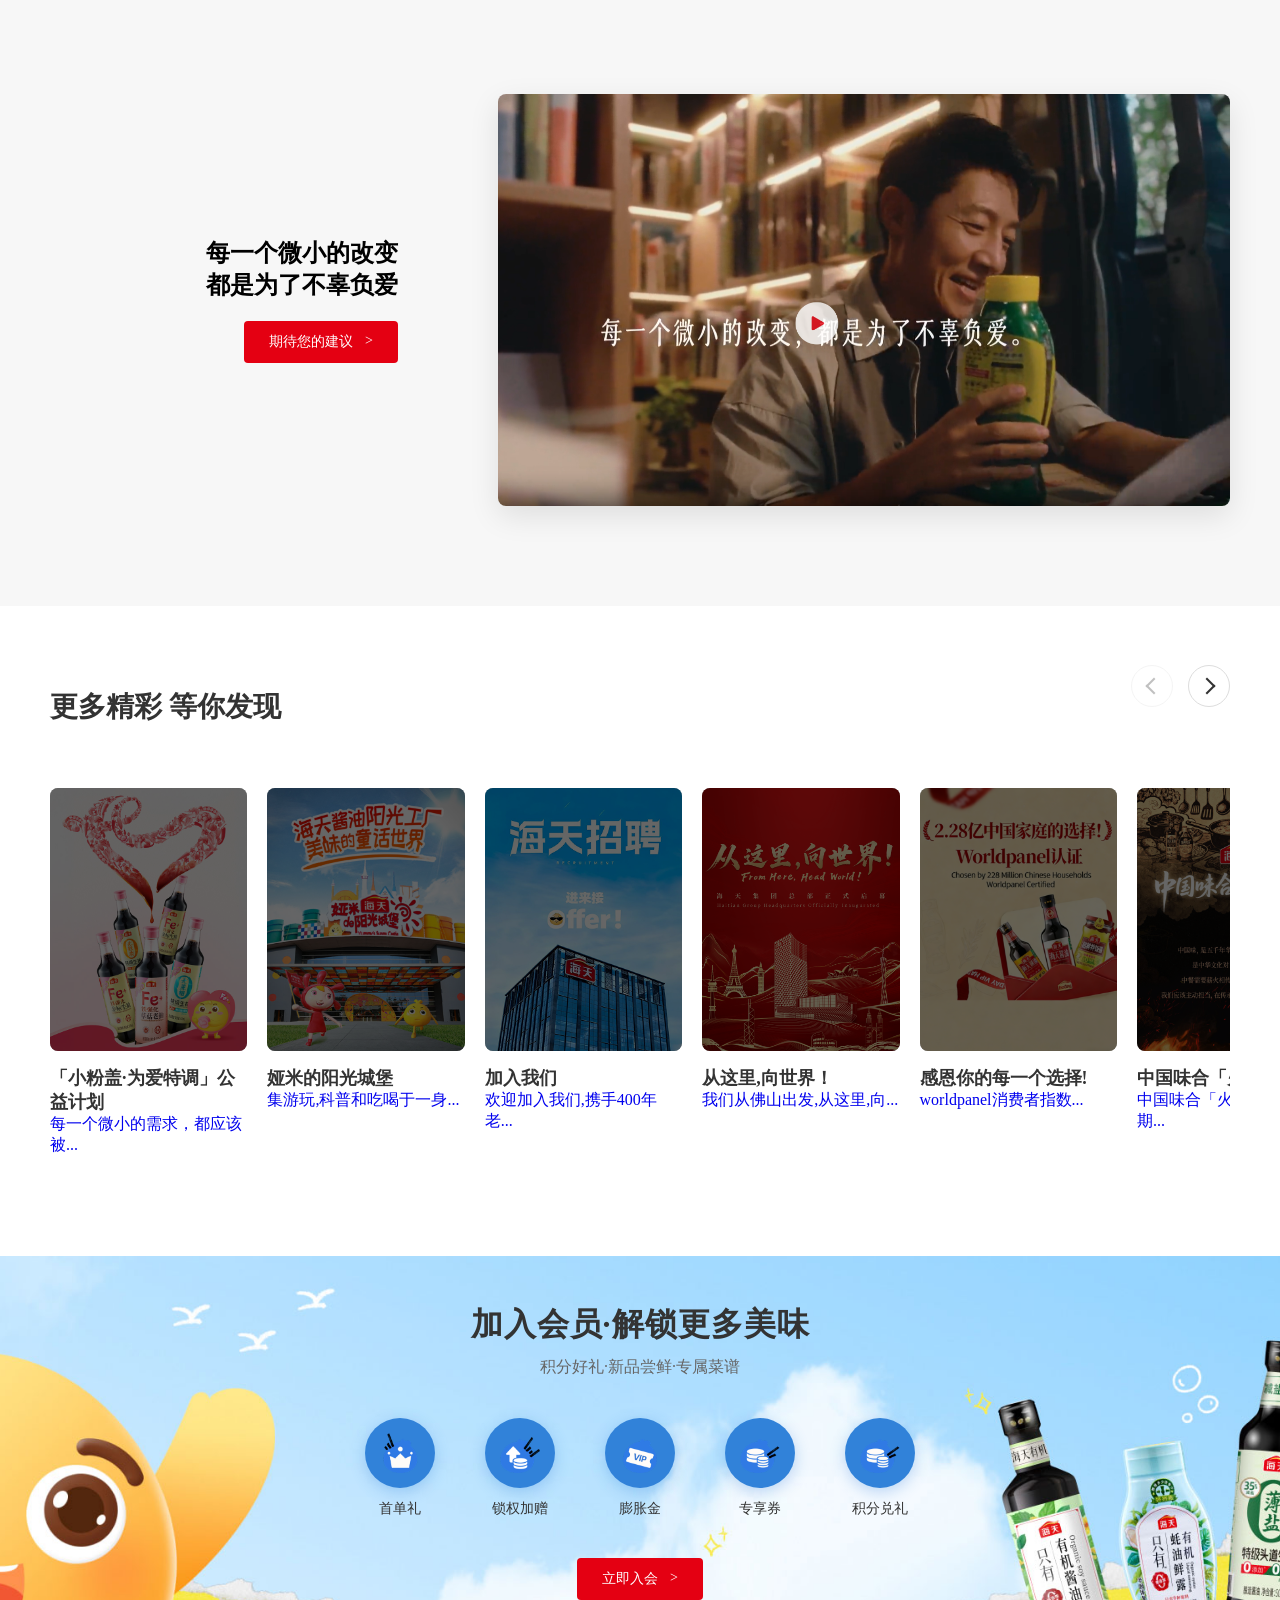
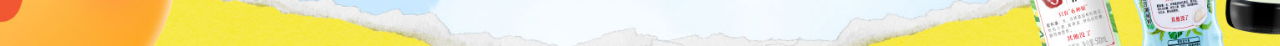
==== commit 0253f437: "4.2update" ====
--- a/index.html
+++ b/index.html
@@ -277,6 +277,205 @@
 </section>
 
 <!------------------------------------------------->
+
+
+<!---------悬浮变亮海报以及补全文字的轮播区域--------->
+
+<section class="more-section">
+    <div class="more-header">
+        <div class="more-title">更多精彩 等你发现</div>
+        <div class="more-nav">
+            <span class="arrow prev-arrow" id="prevBtn"></span>
+            <span class="arrow next-arrow" id="nextBtn"></span>
+        </div>
+    </div>
+
+    <div class="cards-viewport">
+        <div class="cards-container" id="cardsContainer">
+            <a href="#" class="card-item">
+                <div class="card-image">
+                    <img src="./images/picture31.jpg" alt="标题">
+
+                    <div class="image-overlay-bottom">
+                        <div class="white-more-box">
+                            <span>查看更多</span> 
+                            <span class="arrow-symbol">></span> 
+                        </div>
+                    </div>
+                    
+                </div>
+                <div class="card-text">
+                    <h3 class="item-title">「小粉盖·为爱特调」公益计划</h3>
+                    <p class="item-desc">每一个微小的需求，都应该被...</p>
+                </div>
+            </a>
+
+
+            <a href="#" class="card-item">
+                <div class="card-image">
+                    <img src="./images/picture32.jpg" alt="标题">
+                    <div class="image-overlay-bottom">
+                        <div class="white-more-box">
+                            <span>查看更多</span> 
+                            <span class="arrow-symbol">></span> 
+                        </div>
+                    </div>
+                </div>
+                <div class="card-text">
+                    <h3 class="item-title">娅米的阳光城堡</h3>
+                    <p class="item-desc">集游玩,科普和吃喝于一身...</p>
+                </div>
+            </a>
+
+
+            <a href="#" class="card-item">
+                <div class="card-image">
+                    <img src="./images/picture33.jpg" alt="标题">
+                    <div class="image-overlay-bottom">
+                        <div class="white-more-box">
+                            <span>查看更多</span> 
+                            <span class="arrow-symbol">></span> 
+                        </div>
+                    </div>
+                </div>
+                <div class="card-text">
+                    <h3 class="item-title">加入我们</h3>
+                    <p class="item-desc">欢迎加入我们,携手400年老...</p>
+                </div>
+            </a>
+
+
+            <a href="#" class="card-item">
+                <div class="card-image">
+                    <img src="./images/picture34.png" alt="标题">
+                    <div class="image-overlay-bottom">
+                        <div class="white-more-box">
+                            <span>查看更多</span> 
+                            <span class="arrow-symbol">></span> 
+                        </div>
+                    </div>
+                </div>
+                <div class="card-text">
+                    <h3 class="item-title">从这里,向世界！</h3>
+                    <p class="item-desc">我们从佛山出发,从这里,向...</p>
+                </div>
+            </a>
+
+
+            <a href="#" class="card-item">
+                <div class="card-image">
+                    <img src="./images/picture35.png" alt="标题">
+                    <div class="image-overlay-bottom">
+                        <div class="white-more-box">
+                            <span>查看更多</span> 
+                            <span class="arrow-symbol">></span> 
+                        </div>
+                    </div>
+                </div>
+                <div class="card-text">
+                    <h3 class="item-title">感恩你的每一个选择!</h3>
+                    <p class="item-desc">worldpanel消费者指数...</p>
+                </div>
+            </a>
+
+
+            <a href="#" class="card-item">
+                <div class="card-image">
+                    <img src="./images/picture37.jpg" alt="标题">
+                    <div class="image-overlay-bottom">
+                        <div class="white-more-box">
+                            <span>查看更多</span> 
+                            <span class="arrow-symbol">></span> 
+                        </div>
+                    </div>
+                </div>
+                <div class="card-text">
+                    <h3 class="item-title">中国味合「火」人计划...</h3>
+                    <p class="item-desc">中国味合「火」人召集令：期...</p>
+                </div>
+            </a>
+
+
+            <a href="#" class="card-item">
+                <div class="card-image">
+                    <img src="./images/picture36.jpg" alt="标题">
+                    <div class="image-overlay-bottom">
+                        <div class="white-more-box">
+                            <span>查看更多</span> 
+                            <span class="arrow-symbol">></span> 
+                        </div>
+                    </div>
+                </div>
+                <div class="card-text">
+                    <h3 class="item-title">400年深耕中国味，迈...</h3>
+                    <p class="item-desc">2025年6月19日，佛山市海天...</p>
+                </div>
+            </a>
+
+
+            <a href="#" class="card-item">
+                <div class="card-image">
+                    <img src="./images/picture38.jpg" alt="标题">
+                    <div class="image-overlay-bottom">
+                        <div class="white-more-box">
+                            <span>查看更多</span> 
+                            <span class="arrow-symbol">></span> 
+                        </div>
+                    </div>
+                </div>
+                <div class="card-text">
+                    <h3 class="item-title">一瓶酱油的低碳足迹...</h3>
+                    <p class="item-desc">全链路低碳，揭秘一瓶酱油的...</p>
+                </div>
+            </a>
+        </div>
+    </div>
+</section>
+
+
+<!------------------------------------------------->
+
+
+
+<!---------------五图标按钮区域--------------->
+<section class="membership-section">
+    <div class="membership-container">
+
+        <div class="membership-header">
+            <h2>加入会员·解锁更多美味</h2>
+            <p>积分好礼·新品尝鲜·专属菜谱</p>
+        </div>
+
+        <div class="membership-icons">
+            <div class="m-icon-item">
+                <div class="icon-circle"><img src="./images/picture41.png" alt="首单礼"></div>
+                <span>首单礼</span>
+            </div>
+            <div class="m-icon-item">
+                <div class="icon-circle"><img src="./images/picture42.png" alt="锁权加赠"></div>
+                <span>锁权加赠</span>
+            </div>
+            <div class="m-icon-item">
+                <div class="icon-circle"><img src="./images/picture43.png" alt="膨胀金"></div>
+                <span>膨胀金</span>
+            </div>
+            <div class="m-icon-item">
+                <div class="icon-circle"><img src="./images/picture44.png" alt="专享券"></div>
+                <span>专享券</span>
+            </div>
+            <div class="m-icon-item">
+                <div class="icon-circle"><img src="./images/picture44.png" alt="积分兑礼"></div>
+                <span>积分兑礼</span>
+            </div>
+        </div>
+
+        <div class="membership-footer">
+            <a href="#" class="red-btn">立即入会</a>
+        </div>
+    </div>
+</section>
+
+<!------------------------------------------->
     <script src="index.js"></script>
 
 </body>
--- a/css/style.css
+++ b/css/style.css
@@ -723,4 +723,267 @@
     display: block;
 }
 
-/* --------------------------------------------- */+/* --------------------------------------------- */
+
+
+
+/* --------悬浮变亮海报以及补全文字的轮播区域--------- */
+
+/* -----1.箭头文字区域-----*/
+.more-section {
+    padding: 80px 50px;
+    background-color: #fff;
+    overflow: hidden;
+    width: 100%;
+}
+
+.more-header {
+    display: flex;
+    justify-content: space-between;
+    align-items: center;
+    max-width: 1200px;
+    margin: 0 auto 40px auto;
+    width: 100%;
+}
+
+.more-title {
+    font-size: 28px;
+    color: #333;
+    font-weight: bold;
+}
+
+.more-nav {
+    display: flex;
+    gap: 15px;
+    align-items: center;
+}
+
+.arrow {
+    display: flex !important;
+    justify-content: center;
+    align-items: center;
+    width: 40px !important;
+    height: 40px !important;
+    border: 1px solid #ddd;
+    border-radius: 50%;
+    cursor: pointer;
+    position: relative;
+    transition: all 0.3s;
+}
+
+.arrow::before {
+    content: '';
+    width: 10px;
+    height: 10px;
+    border-top: 2px solid #333;
+    border-right: 2px solid #333;
+    position: absolute;
+    transition: border-color 0.3s;
+}
+
+.prev-arrow::before {
+    transform: rotate(-135deg);
+    left: 16px;
+}
+
+.next-arrow::before {
+    transform: rotate(45deg);
+    right: 16px;
+}
+
+.arrow:hover {
+    background-color: #e40011;
+}
+
+.arrow:hover::before {
+    border-color: white;
+}
+
+/* -------------------- */
+
+/* -------2.海报轮播以及鼠标悬浮变亮------- */
+.cards-viewport {
+    width: 100%;
+    overflow: hidden;
+    padding: 20px 0;
+}
+
+.cards-container {
+    display: flex;
+    gap: 20px;
+    transition: transform 0.6s ease;
+}
+
+.card-item {
+    flex: 0 0 calc(18% - 15px);
+    /* 大概5张半的图片 */
+    text-decoration: none;
+    cursor: pointer;
+}
+
+.card-image {
+    position: relative;
+    background-color: #000;
+    border-radius: 8px;
+    overflow: hidden;
+}
+
+.card-image img {
+    width: 100%;
+    display: block;
+    opacity: 0.4; 
+    transition: opacity 0.3s ease, transform 0.5s ease;
+}
+
+.image-overlay-bottom {
+    position: absolute;
+    bottom: -1px; 
+    /* 实现白边紧贴 */
+    left: 0;
+    width: 100%;
+    height: 60px;
+    display: flex;
+    justify-content: center;
+    align-items: center;
+    opacity: 0;
+    transition: opacity 0.3s ease, transform 0.3s ease;
+    transform: translateY(10px);
+}
+
+.white-more-box {
+    width: 100%;
+    height: 100%;
+    background-color: white;
+    display: flex;
+    justify-content: center;
+    align-items: center;
+    border-top-left-radius: 8px;
+    border-top-right-radius: 8px;
+    color: #333;
+    font-size: 16px;
+    font-weight: bold;
+    gap: 8px;
+    box-shadow: 0 -5px 15px rgba(0,0,0,0.1); 
+}
+
+.arrow-symbol {
+    font-weight: bold;
+    color: #e40011;
+    transition: all 0.3s ease;
+}
+
+.card-item:hover .card-image img {
+    opacity: 1;
+    transform: scale(1.03); 
+}
+
+.card-item:hover .image-overlay-bottom {
+    opacity: 0.9; 
+    transform: translateY(0);
+}
+
+.arrow-symbol:hover{
+    transform: translateX(5px);
+}
+
+.card-text {
+    margin-top: 15px;
+}
+
+.item-title {
+    display: block;
+    font-size: 18px;
+    color: #333;
+    font-weight: bold;
+    overflow: hidden;
+    transition: color 0.3s ease;
+    width: 100%;
+}
+
+.card-item:hover .item-title {
+    color: #e40011; 
+}
+/* -------------------------------------- */
+
+
+/* ------------------------------------------------ */
+
+
+
+/* ---------五图标按钮区域--------- */
+.membership-section {
+    width: 100%;
+    height: 390px; 
+    display: flex;
+    align-items: center;
+    justify-content: center;
+    position: relative;
+    background: url('/images/picture39.jpg') no-repeat center center;
+    background-size: cover; 
+    overflow: hidden;
+}
+
+.membership-container {
+    max-width: 1200px;
+    width: 100%;
+    text-align: center;
+    z-index: 2;
+}
+
+.membership-header h2 {
+    font-size: 32px;
+    color: #333;
+    margin-bottom: 10px;
+    letter-spacing: 1px;
+}
+
+.membership-header p {
+    font-size: 16px;
+    color: #666;
+    margin-bottom: 40px;
+}
+
+.membership-icons {
+    display: flex;
+    justify-content: center;
+    gap: 50px; 
+    margin-bottom: 40px;
+}
+
+.m-icon-item {
+    display: flex;
+    flex-direction: column;
+    align-items: center;
+    transition: transform 0.3s ease;
+    cursor: pointer;
+}
+
+.m-icon-item:hover {
+    transform: translateY(-5px); 
+}
+
+.icon-circle {
+    width: 70px;
+    height: 70px;
+    background-color: #3182d9;
+    border-radius: 50%;
+    display: flex;
+    justify-content: center;
+    align-items: center;
+    margin-bottom: 12px;
+    box-shadow: 0 4px 15px rgba(49, 130, 217, 0.3);
+}
+
+.icon-circle img {
+    width: 40px;
+    height: 40px;
+    object-fit: contain;
+}
+
+.m-icon-item span {
+    font-size: 14px;
+    color: #333;
+}
+
+
+/* ------------------------------- */
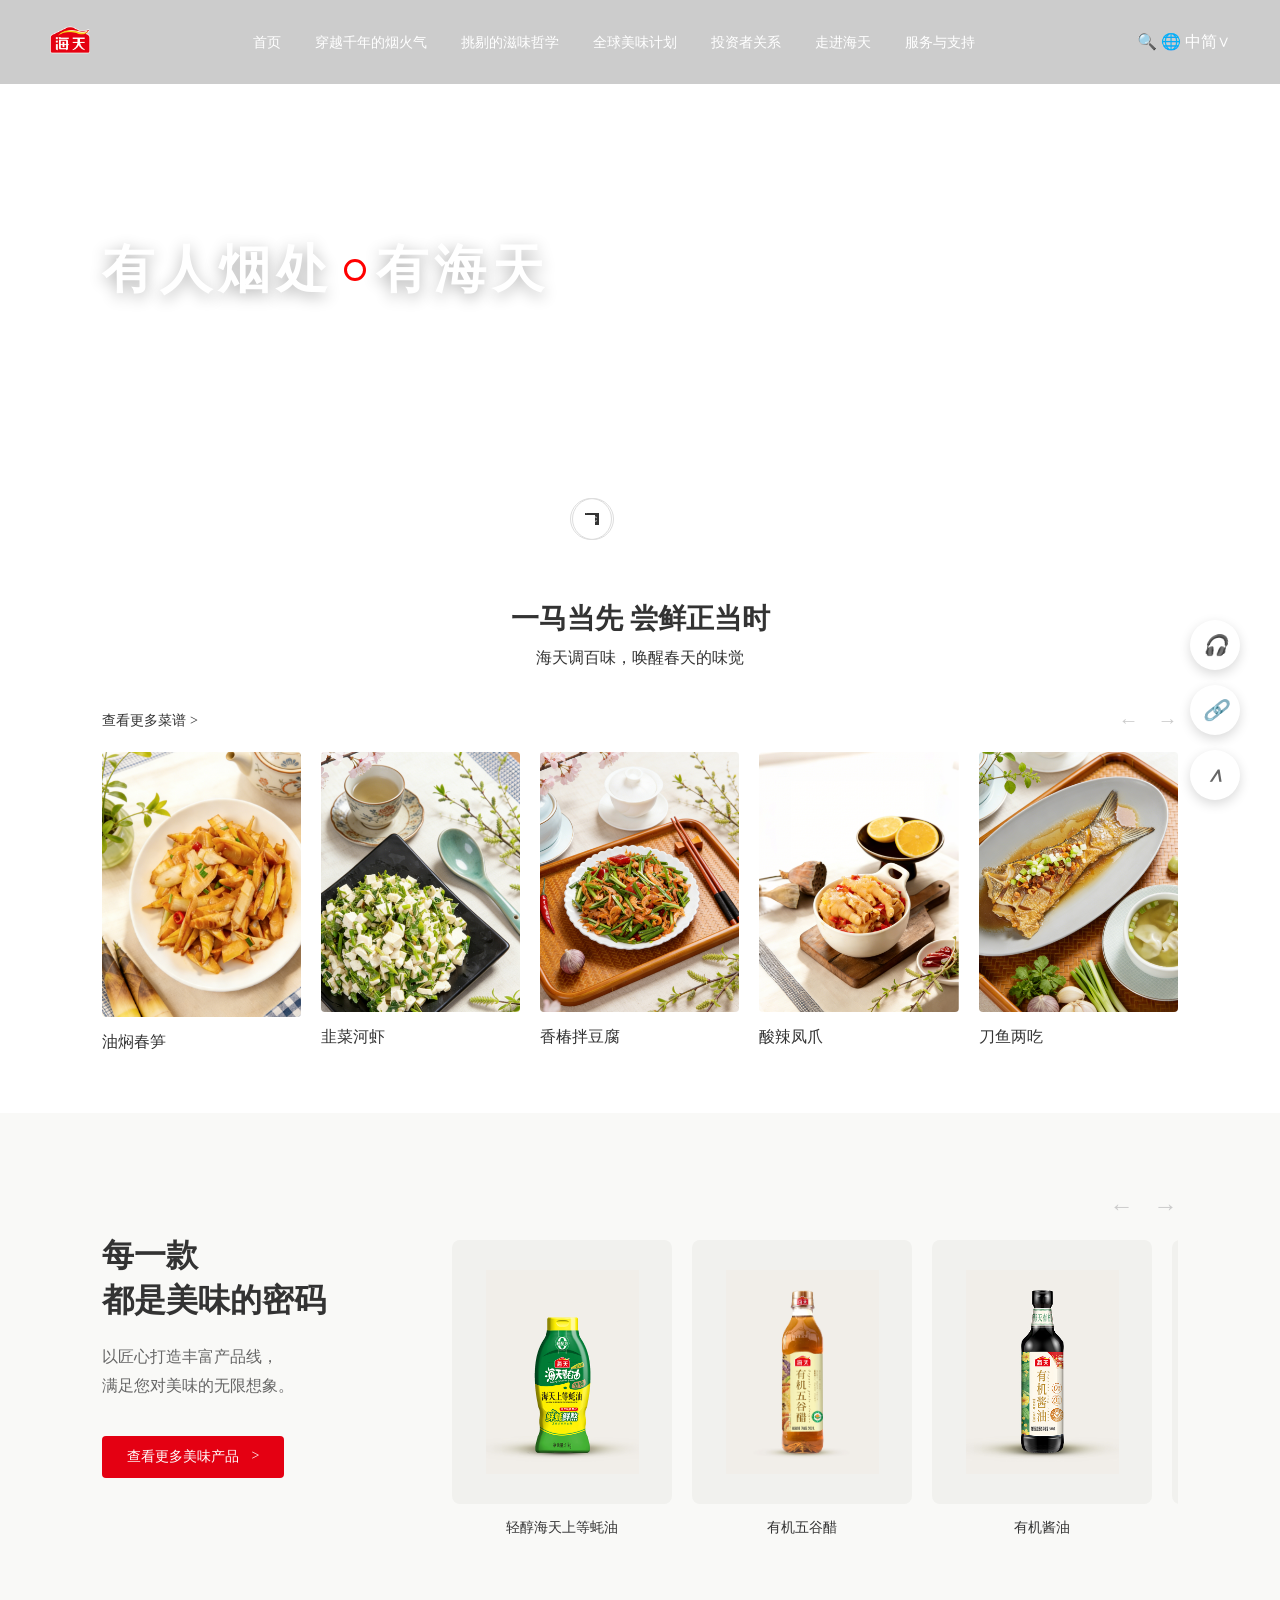
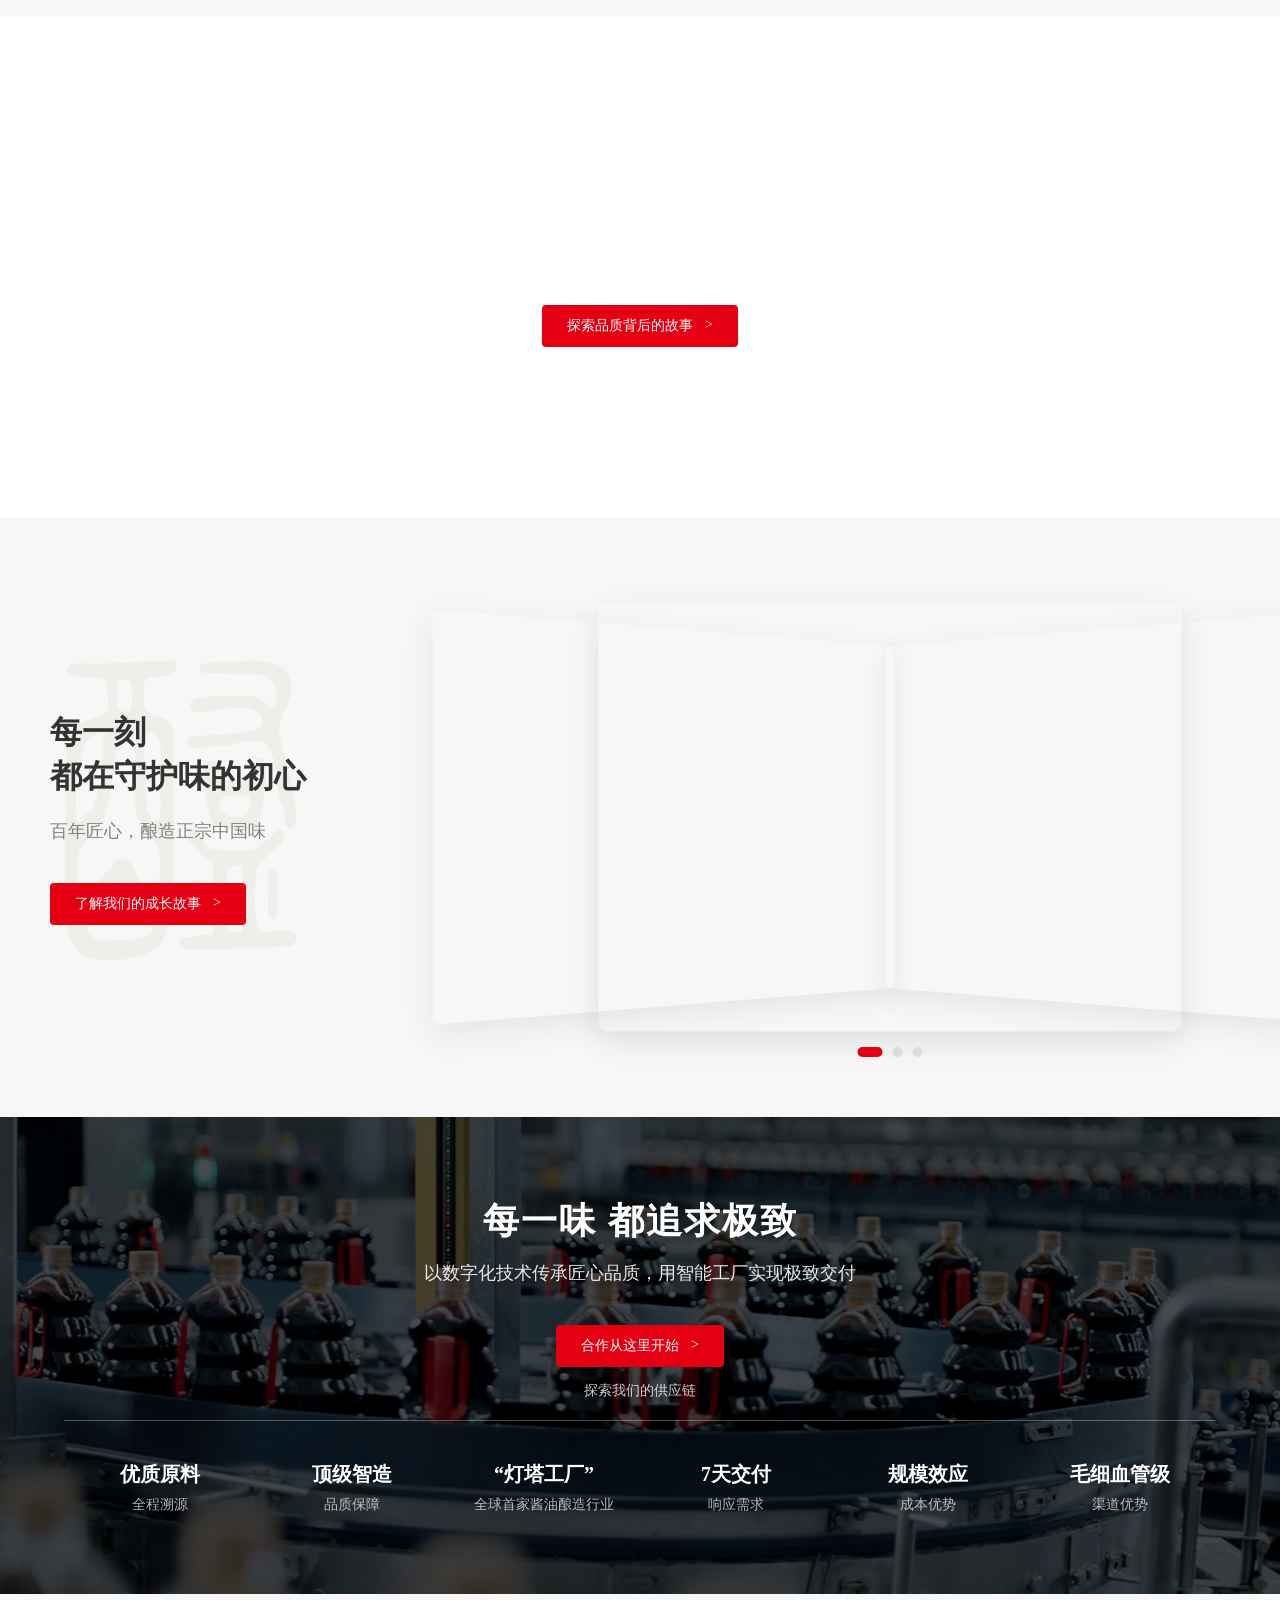
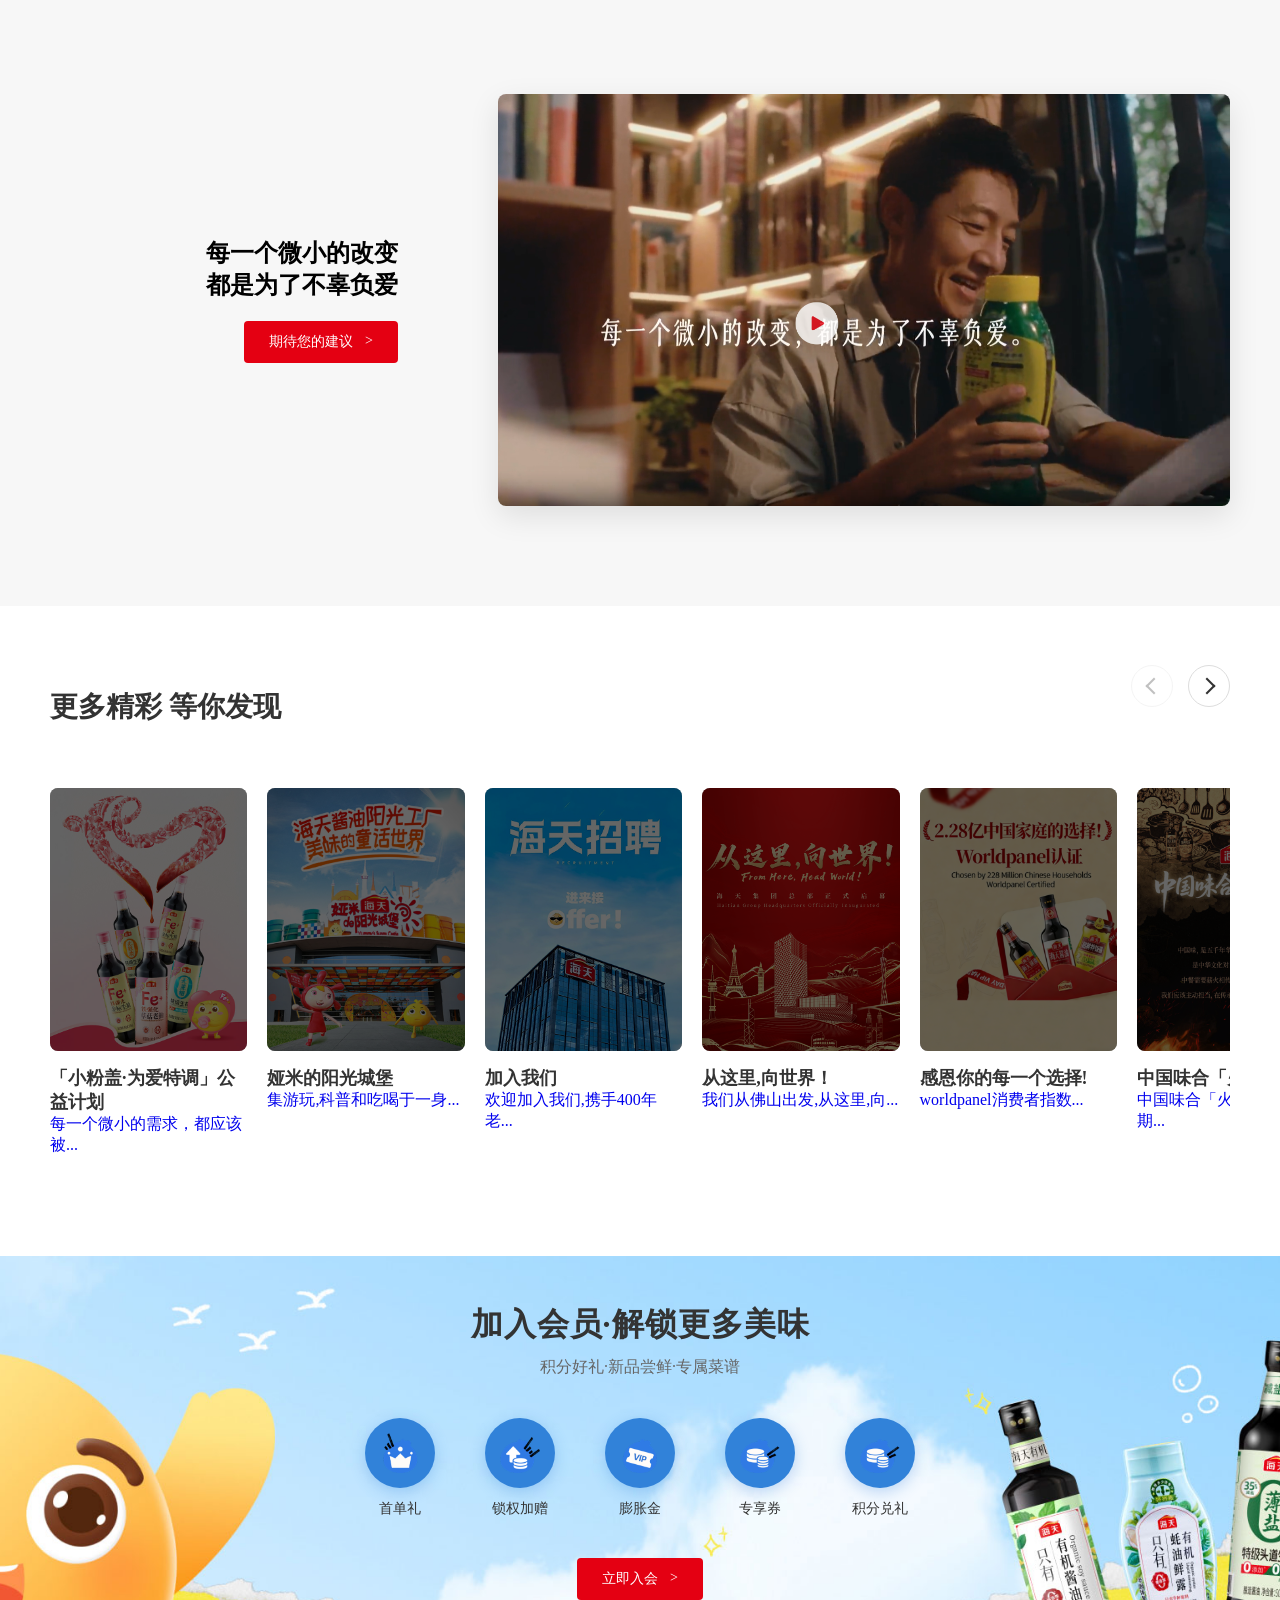
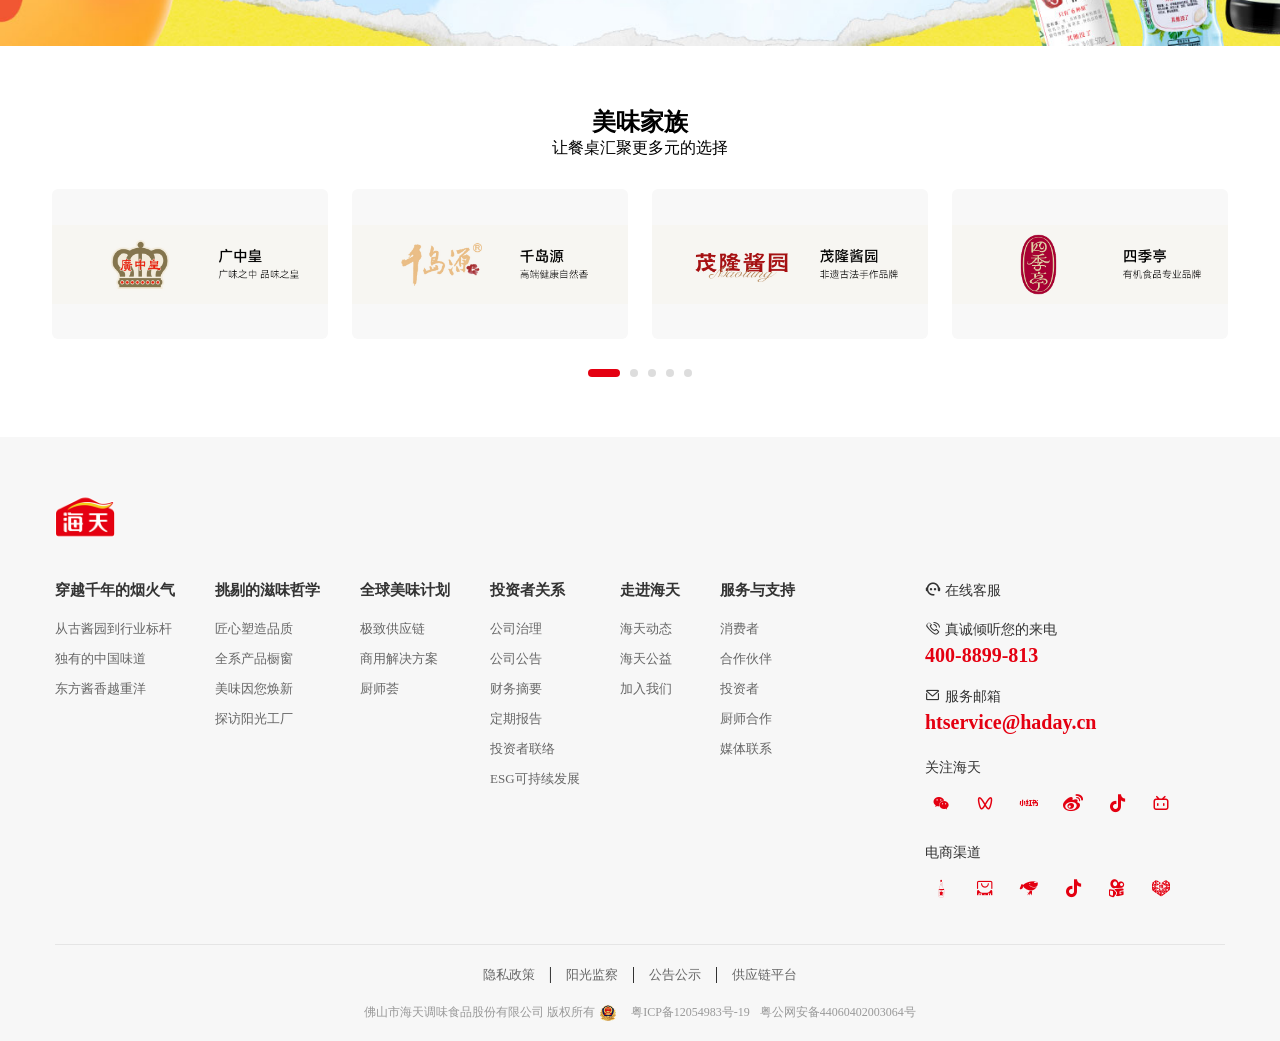
==== commit 2e5ee678: "4.5update" ====
--- a/index.html
+++ b/index.html
@@ -4,6 +4,7 @@
     <meta charset="UTF-8">
     <title>海天</title>
     <link rel="stylesheet" href="./css/style.css">
+    <link rel="stylesheet" href="./css/font_ivn4hwfyvwr/iconfont.css">
 </head>
 <body>
 
@@ -18,7 +19,7 @@
             <a href="#">全球美味计划</a>
             <a href="#">投资者关系</a>
             <a href="#">走进海天</a>
-            <a href="#">服务与支持</a>
+            <a href="./service.html">服务与支持</a>
         </nav>
         <div class="nav-icons">
             <span class="search-icon">🔍</span>
@@ -476,6 +477,163 @@
 </section>
 
 <!------------------------------------------->
+
+<!--------------固定的侧边栏------------------>
+<div class="fixed-sidebar">
+    <div class="sidebar-item">
+        <i class="icon-service">🎧</i> 
+    </div>
+    <div class="sidebar-item">
+        <i class="icon-qrcode">🔗</i>
+    </div>
+    <div class="sidebar-item" id="backToTop">
+        <i class="icon-top">∧</i>
+    </div>
+</div>
+
+<!------------------------------------------->
+
+
+<!--------------品牌图标轮播 无箭头------------->
+
+<section class="brand-carousel-section">
+    <div class="brand-header">
+        <h2 class="brand-title">美味家族</h2>
+        <p class="brand-subtitle">让餐桌汇聚更多元的选择</p>
+    </div>
+    
+    <div class="brand-viewport">
+        <div class="brand-container" id="brandContainer">
+            <div class="brand-item"><img src="./images/picture45.jpg" alt="广中皇"></div>
+            <div class="brand-item"><img src="./images/picture46.jpg" alt="千岛源"></div>
+            <div class="brand-item"><img src="./images/picture47.jpg" alt="酱园"></div>
+            <div class="brand-item"><img src="./images/picture48.jpg" alt="四季亭"></div>
+            <div class="brand-item"><img src="./images/picture49.jpg" alt="喜悦物厂"></div>
+            <div class="brand-item"><img src="./images/picture50.jpg" alt="燕庄"></div>
+            <div class="brand-item"><img src="./images/picture51.jpg" alt="代代甜"></div>
+            <div class="brand-item"><img src="./images/picture52.jpg" alt="点趣"></div>
+        </div>
+    </div>
+
+    <div class="brand-dots" id="brandDots"></div>
+</section>
+
+
+<!-------------------------------------------->
+
+
+
+
+<!---------------底部的一些图标以及文字区域------------->
+<footer class="footer-section">
+    <div class="footer-container">
+        <div class="footer-logo">
+            <img src="./images/logo.png" alt="海天" width="60">
+        </div>
+
+        <div class="footer-main">
+            <div class="footer-links-wrapper">
+                <div class="link-column">
+                    <h4>穿越千年的烟火气</h4>
+                    <a href="#">从古酱园到行业标杆</a>
+                    <a href="#">独有的中国味道</a>
+                    <a href="#">东方酱香越重洋</a>
+                </div>
+                <div class="link-column">
+                    <h4>挑剔的滋味哲学</h4>
+                    <a href="#">匠心塑造品质</a>
+                    <a href="#">全系产品橱窗</a>
+                    <a href="#">美味因您焕新</a>
+                    <a href="#">探访阳光工厂</a>
+                </div>
+                <div class="link-column">
+                    <h4>全球美味计划</h4>
+                    <a href="#">极致供应链</a>
+                    <a href="#">商用解决方案</a>
+                    <a href="#">厨师荟</a>
+                </div>
+                <div class="link-column">
+                    <h4>投资者关系</h4>
+                    <a href="#">公司治理</a>
+                    <a href="#">公司公告</a>
+                    <a href="#">财务摘要</a>
+                    <a href="#">定期报告</a>
+                    <a href="#">投资者联络</a>
+                    <a href="#">ESG可持续发展</a>
+                </div>
+                <div class="link-column">
+                    <h4>走进海天</h4>
+                    <a href="#">海天动态</a>
+                    <a href="#">海天公益</a>
+                    <a href="#">加入我们</a>
+                </div>
+                <div class="link-column">
+                    <h4>服务与支持</h4>
+                    <a href="#">消费者</a>
+                    <a href="#">合作伙伴</a>
+                    <a href="#">投资者</a>
+                    <a href="#">厨师合作</a>
+                    <a href="#">媒体联系</a>
+                </div>
+            </div>
+
+            <div class="footer-contact">
+                <div class="contact-item">
+                    <i class="iconfont icon-zaixiankefu"></i> 在线客服
+                </div>
+                <div class="contact-item phone">
+                    <p><i class="iconfont icon-laidian"></i> 真诚倾听您的来电</p>
+                    <span class="red-text">400-8899-813</span>
+                </div>
+                <div class="contact-item email">
+                    <p><i class="iconfont icon-email"></i> 服务邮箱</p>
+                    <span class="red-text">htservice@haday.cn</span>
+                </div>
+
+                <div class="channel-group">
+                    <p>关注海天</p>
+                    <div class="icon-list">
+                        <i class="iconfont icon-weixin"></i>
+                        <i class="iconfont icon-weixinshipinhao"></i>
+                        <i class="iconfont icon-redbook"></i>
+                        <i class="iconfont icon-xinlangweibo"></i>
+                        <i class="iconfont icon-douyin"></i>
+                        <i class="iconfont icon-bilibili-line"></i>
+                    </div>
+                </div>
+
+                <div class="channel-group">
+                    <p>电商渠道</p>
+                    <div class="icon-list">
+                        <i class="iconfont icon-jiangyou"></i>
+                        <i class="iconfont icon-tianmao"></i>
+                        <i class="iconfont icon-pay-jingdong"></i>
+                        <i class="iconfont icon-douyin"></i>
+                        <i class="iconfont icon-kuaishou"></i>
+                        <i class="iconfont icon-pinduoduo"></i>
+                    </div>
+                </div>
+            </div>
+        </div>
+
+        <div class="footer-legal">
+            <div class="legal-links">
+                <a href="#">隐私政策</a> | <a href="#">阳光监察</a> | <a href="#">公告公示</a> | <a href="#">供应链平台</a>
+            </div>
+            <div class="copyright">
+                佛山市海天调味食品股份有限公司 版权所有 
+                <img src="./images/img18.png" alt="警徽" class="police-icon">
+                <a href="#">粤ICP备12054983号-19</a> 
+                <span>粤公网安备44060402003064号</span>
+            </div>
+        </div>
+    </div>
+</footer>
+
+
+<!---------------------------------------------------->
+
+
     <script src="index.js"></script>
 
 </body>
--- a/css/style.css
+++ b/css/style.css
@@ -986,4 +986,241 @@
 }
 
 
-/* ------------------------------- */+/* ------------------------------- */
+
+
+/* ------固定的侧边栏区域---------*/
+.fixed-sidebar{
+    position: fixed;
+    right: 40px;
+    bottom: 100px;
+    z-index: 114514;
+    display: flex;
+    flex-direction: column;
+    gap: 15px;
+}
+
+.sidebar-item {
+    width: 50px;
+    height: 50px;
+    background-color: #fff;
+    border-radius: 50%;
+    display: flex;
+    justify-content: center;
+    align-items: center;
+    cursor: pointer;
+    box-shadow: 0 4px 12px rgba(0, 0, 0, 0.15);
+    transition: all 0.3s ease;
+    color: #666;
+    font-size: 20px;
+    font-weight: bold;
+}
+
+.sidebar-item:hover{
+    background-color: #e40011;
+    color: #fff;
+    transform: scale(1.1);
+}
+
+/* ----------------------------- */
+
+
+/* ---------底部的一些图标和文字区域----------- */
+.footer-section {
+    background-color: #f7f7f7; 
+    padding: 50px 0 20px;
+    font-family: "Microsoft YaHei";
+}
+
+.footer-container {
+    max-width: 1200px;
+    margin: 0 auto;
+    padding: 0 15px;
+}
+
+.footer-main {
+    display: flex;
+    justify-content: space-between;
+    padding-top: 30px;
+    border-bottom: 1px solid #e5e5e5;
+    padding-bottom: 40px;
+}
+
+.footer-links-wrapper {
+    display: flex;
+    gap: 40px;
+}
+
+.link-column h4 {
+    font-size: 15px;
+    color: #333;
+    margin-bottom: 20px;
+    font-weight: bold;
+}
+
+.link-column a {
+    display: block;
+    font-size: 13px;
+    color: #666;
+    text-decoration: none;
+    margin-bottom: 12px;
+    transition: color 0.3s;
+}
+
+.link-column a:hover {
+    color: #e40011;
+}
+
+.footer-contact {
+    width: 300px;
+}
+
+.contact-item {
+    font-size: 14px;
+    color: #333;
+    margin-bottom: 20px;
+    cursor: pointer;
+}
+
+.contact-item:hover { color: #e40011; }
+
+.red-text {
+    color: #e40011;
+    font-size: 20px;
+    font-weight: bold;
+    display: block;
+    margin-top: 5px;
+}
+
+.channel-group { margin-top: 25px; }
+.channel-group p { font-size: 14px; color: #333; margin-bottom: 10px; }
+
+.icon-list {
+    display: flex;
+    gap: 12px;
+    flex-wrap: wrap;
+}
+
+.icon-list i {
+    width: 32px;
+    height: 32px;
+    background-color: transparent;
+    border-radius: 50%;
+    display: flex;
+    align-items: center;
+    justify-content: center;
+    font-size: 18px;
+    color: #e40011; 
+    cursor: pointer;
+    transition: all 0.3s;
+}
+
+.icon-list i:hover {
+    background-color: #e40011;
+    color: #ffffff;
+}
+
+.footer-legal {
+    padding-top: 20px;
+    display: flex;
+    flex-direction: column;
+    align-items: center;
+    gap: 10px;
+}
+
+.legal-links a {
+    color: #666;
+    font-size: 13px;
+    text-decoration: none;
+    margin: 0 10px;
+}
+
+.legal-links a:hover { color: #e40011; }
+
+.copyright {
+    display: flex;
+    justify-content: center;
+    align-items: center;
+    flex-wrap: wrap;
+    font-size: 12px;
+    color: #999;
+    margin-top: 10px;
+}
+
+.copyright .police-icon {
+    width: 16px; 
+    height: 16px;
+    margin: 0 5px; 
+}
+
+.copyright a, .copyright span {
+    color: #999;
+    text-decoration: none;
+    margin-left: 10px;
+}
+
+/* ------------------------------------------ */
+
+
+/* ----------品牌图标轮播 无箭头--------------- */
+
+.brand-carousel-section {
+    padding: 60px 0;
+    background-color: #fff;
+    text-align: center;
+}
+
+.brand-viewport {
+    max-width: 1200px;
+    margin: 0 auto;
+    overflow: hidden; 
+    position: relative;
+    margin-top: 30px;
+}
+
+.brand-container {
+    display: flex;
+    flex-wrap: nowrap;
+    transition: transform 0.6s ease;
+    width: 100%;
+}
+
+.brand-item {
+    flex: 0 0 25%;   
+    flex-shrink: 0;
+    padding: 0 12px;
+    box-sizing: border-box;
+}
+
+.brand-item img {
+    width: 100%;
+    height: 150px; 
+    display: block;
+    object-fit: contain;
+    background-color: #f8f8f8;
+    border-radius: 6px;
+}
+
+.brand-dots {
+    display: flex;
+    justify-content: center;
+    gap: 10px;
+    margin-top: 30px;
+}
+
+.brand-dot {
+    width: 8px;
+    height: 8px;
+    background-color: #ddd;
+    border-radius: 50%;
+    cursor: pointer;
+    transition: all 0.3s ease;
+}
+
+.brand-dot.active {
+    width: 32px;            /* 激活变长 */
+    background-color: #e40011; /* 激活变红 */
+    border-radius: 4px;
+}
+
+/* ------------------------------------------ */
--- a/css/font_ivn4hwfyvwr/iconfont.css
+++ b/css/font_ivn4hwfyvwr/iconfont.css
@@ -0,0 +1,69 @@
+@font-face {
+  font-family: "iconfont"; /* Project id  */
+  src: url('iconfont.ttf?t=1775362065875') format('truetype');
+}
+
+.iconfont {
+  font-family: "iconfont" !important;
+  font-size: 16px;
+  font-style: normal;
+  -webkit-font-smoothing: antialiased;
+  -moz-osx-font-smoothing: grayscale;
+}
+
+.icon-xinlangweibo:before {
+  content: "\f01af";
+}
+
+.icon-weixin:before {
+  content: "\f0106";
+}
+
+.icon-tianmao:before {
+  content: "\e757";
+}
+
+.icon-jiangyou:before {
+  content: "\e621";
+}
+
+.icon-zaixiankefu:before {
+  content: "\e617";
+}
+
+.icon-laidian:before {
+  content: "\e68e";
+}
+
+.icon-douyin:before {
+  content: "\e8db";
+}
+
+.icon-kuaishou:before {
+  content: "\e8dc";
+}
+
+.icon-pay-jingdong:before {
+  content: "\e8dd";
+}
+
+.icon-pinduoduo:before {
+  content: "\e8df";
+}
+
+.icon-weixinshipinhao:before {
+  content: "\e68c";
+}
+
+.icon-email:before {
+  content: "\e856";
+}
+
+.icon-bilibili-line:before {
+  content: "\ea96";
+}
+
+.icon-redbook:before {
+  content: "\e502";
+}
+
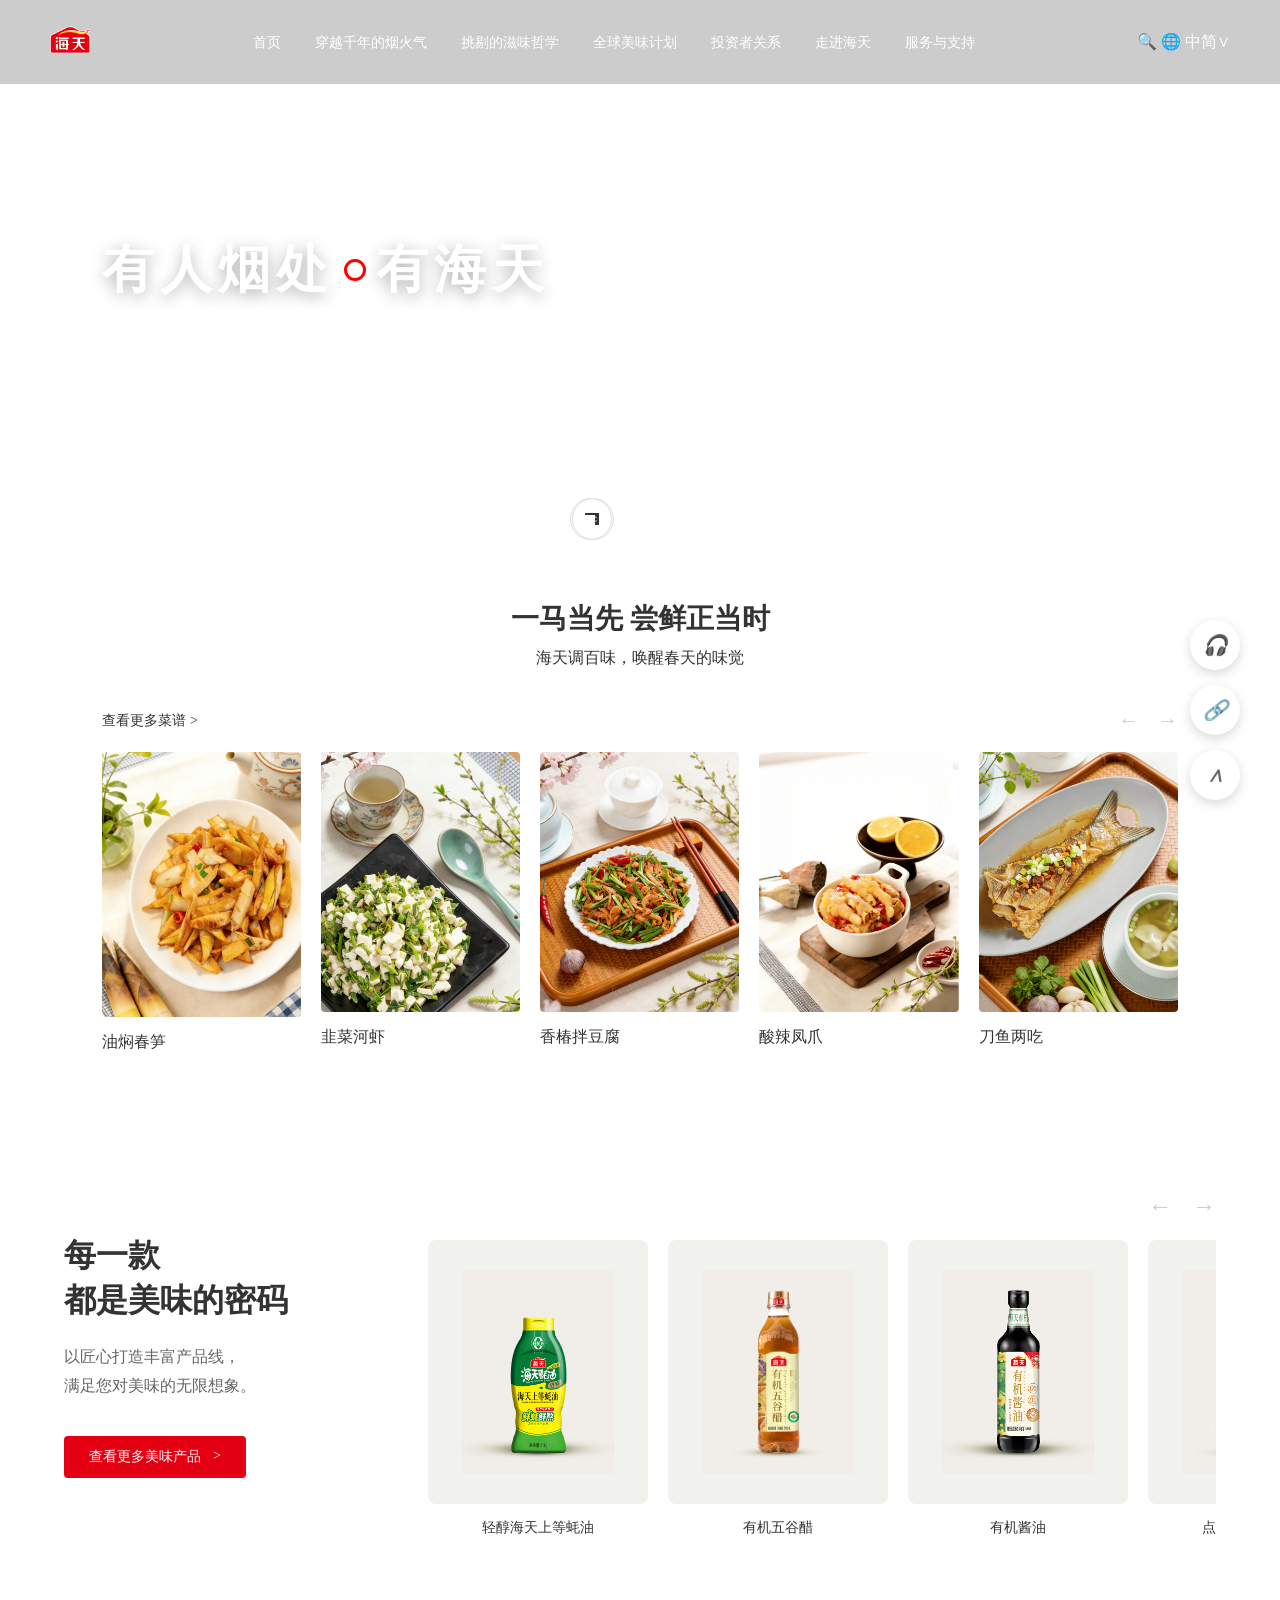
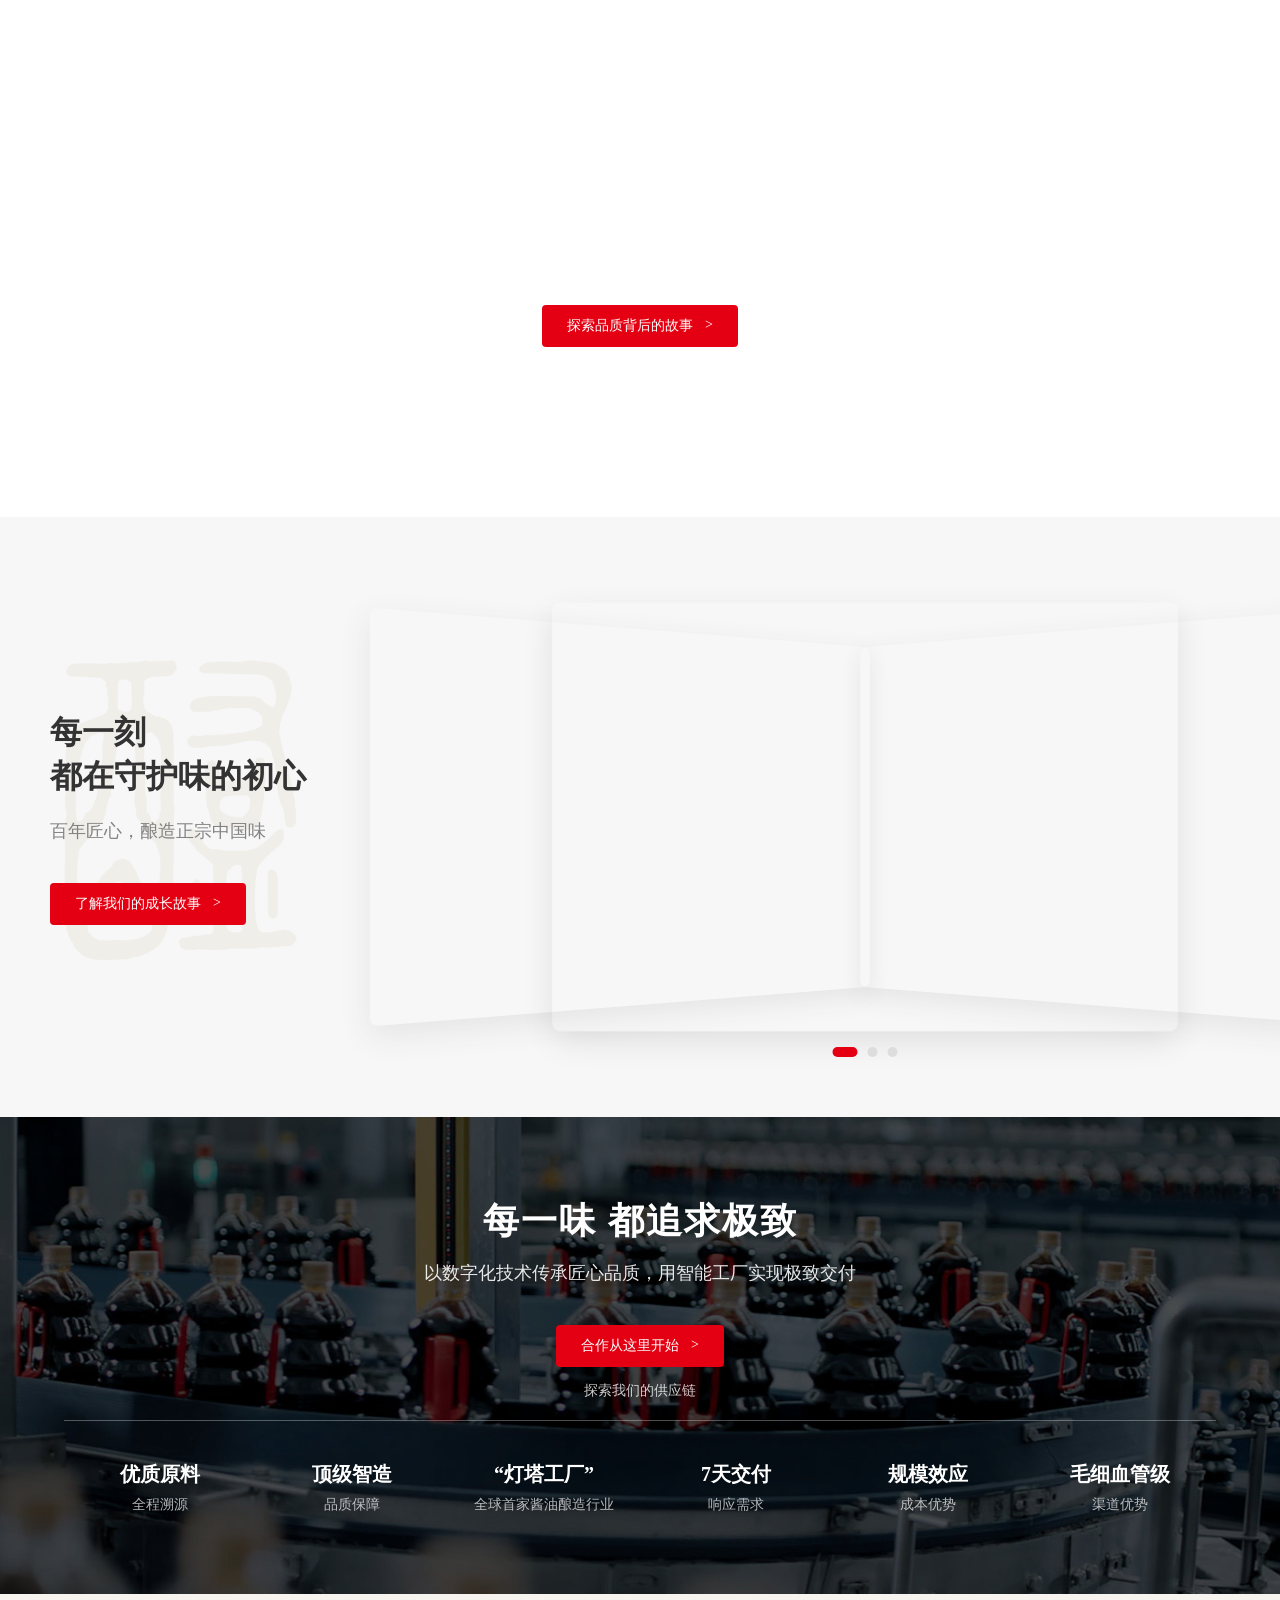
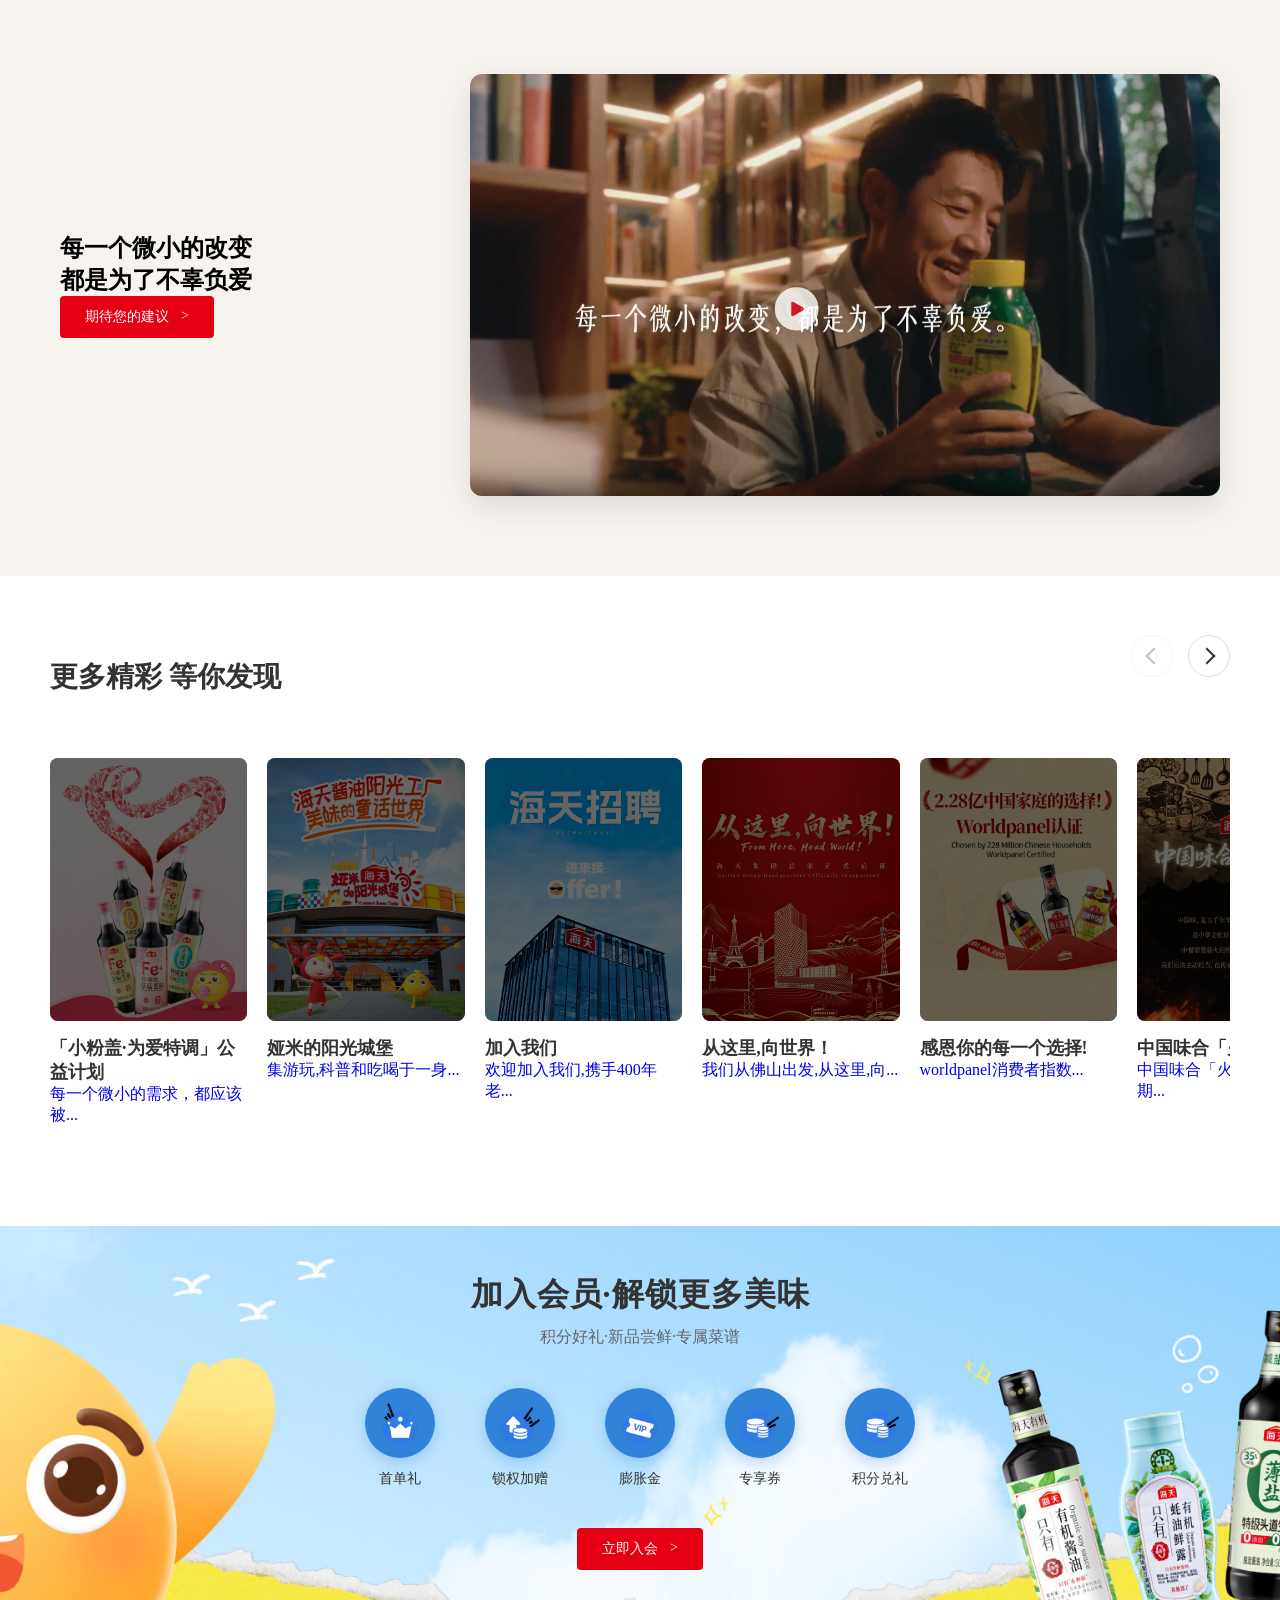
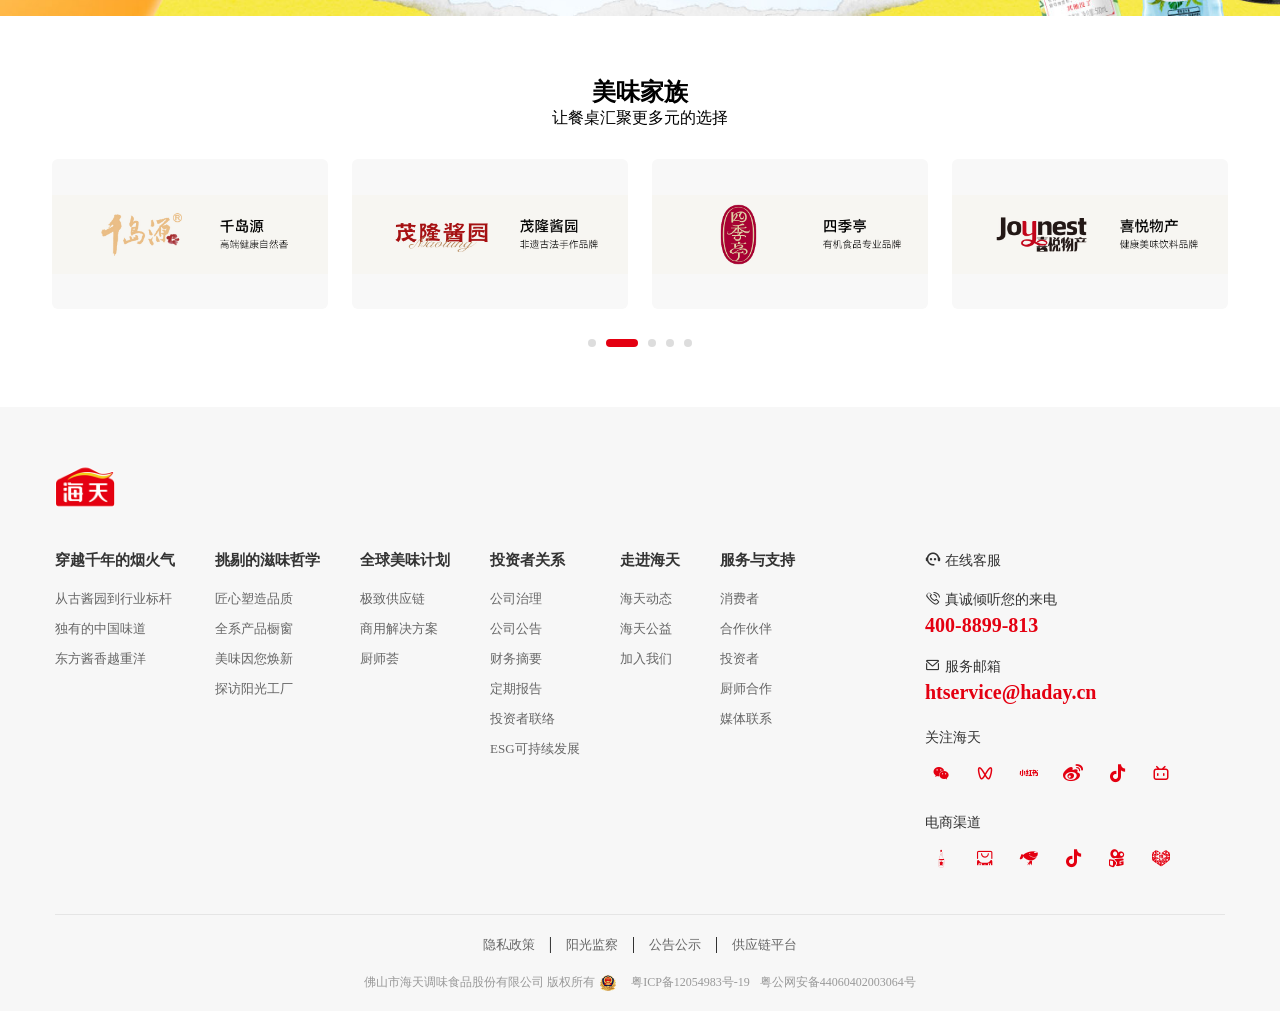
==== commit bb3f4bf4: "end 4.6update" ====
--- a/index.html
+++ b/index.html
@@ -10,10 +10,10 @@
 
     <header class="navbar">
         <div class="logo">
-            <img src="./images/logo.png" alt="海天logo"> 
+            <img src="./images/logo.png" alt="海天logo" id="backToToplogo"> 
         </div>
         <nav class="nav-links">
-            <a href="#">首页</a>
+            <a id="backToTopmainpage">首页</a>
             <a href="#">穿越千年的烟火气</a>
             <a href="#">挑剔的滋味哲学</a>
             <a href="#">全球美味计划</a>
@@ -263,19 +263,34 @@
 <!------------------------------------------------->
 
 
-<!----------------互动点击视频(虽然是图片)区域------------------->
-<section class="story-video-section">
+<!----------------互动点击视频区域------------------->
+<section class="story-video-section" id="videoTrigger">
     <div class="story-video-left">
         <h2 class="story-video-title">每一个微小的改变<br>都是为了不辜负爱</h2>
         <a href="#" class="red-btn">期待您的建议</a>
     </div>
 
     <div class="story-video-right">
-        <div class="static-image-container">
-            <img src="./images/video-cover.png" alt="品牌故事展示图" class="story-static-img">
+        <div class="video-cover-container" id="playVideoBtn">
+            <img src="./images/video-cover.png" alt="品牌故事展示图" class="story-cover-img">
+            
+            <!-- 播放按钮 由于图片内部已有这里做成隐形的 -->
+            <div class="play-overlay">
+                <div class="play-icon"></div>
+            </div>
         </div>
     </div>
 </section>
+
+<div id="videoModal" class="video-modal">
+    <div class="modal-content">
+        <span class="close-btn">&times;</span>
+        <video id="mainVideo" controls>
+            <source src="./images/view8.mp4" type="video/mp4">
+            您的浏览器不支持视频播放。
+        </video>
+    </div>
+</div>
 
 <!------------------------------------------------->
 
--- a/css/style.css
+++ b/css/style.css
@@ -7,6 +7,8 @@
 
 /* ------导航栏-------- */
 .navbar {
+    padding: 10px 20px;
+    flex-wrap: wrap;
     position: fixed;
     /* 固定 */
     top: 0;
@@ -23,6 +25,11 @@
 .logo img {
     height: 40px;
 }
+
+.nav-links{
+    gap: 10px;
+}
+
 
 .nav-links a {
     color: white;
@@ -109,7 +116,7 @@
 }
 /* --------------------- */
 
-/* ------箭头区域------ */
+/* ------箭头区域(由于之前没有注意放的是视频 所以误放了图片而添加的箭头)------ */
 .arrow{
     position: absolute;
     top: 50%;
@@ -133,7 +140,7 @@
     right: 20px;
 }
 
-/* ------------------- */
+/* ------------------------------------------------------------ */
 
 /* ---导航栏下方的菜谱--- */
 
@@ -240,15 +247,18 @@
 /* ---1.左侧文字区域--- */
 .product-section {
     display: flex;
-    padding: 80px 8%;
-    background-color: #f9f9f7;
+    padding: 80px 0;
+    width: 90%;
+    max-width: 1600px;
+    margin:0 auto;
+    background-color: #fff;
     align-items: flex-start;
     overflow: hidden;
 }
 
 .product-info {
     flex: 0 0 300px;
-    margin-right: 50px;
+    margin-right: 5vw;
     padding-top: 40px;
 }
 
@@ -274,12 +284,11 @@
     text-decoration: none;
     border-radius: 4px;
     font-size: 14px;
-    transition: background 0.3s;
+    transition: all 0.3s;
     align-items: center;
     position: relative;
 
     padding-right: 45px;
-    transition: background 0.3s;
 }
 
 .red-btn:hover{
@@ -305,7 +314,8 @@
     flex: 1;
     position: relative;
     /* 防止箭头飞出去 */
-    max-width: 1000px;
+    max-width: none;
+    width: 0;
 }
 
 .product-arrows {
@@ -430,11 +440,11 @@
 
 /* ---左侧区域--- */
 .story-left{
-    flex: 1;
+    flex: 0 0 450px;
     max-width: 500px;
-    padding-right: 50px;
-    position: relative;
-    z-index: 2;
+    padding-right: 80px;
+    position: relative;
+    z-index: 10;
 }
 
 .story-left::before{
@@ -482,6 +492,8 @@
     justify-content: center;
     align-items: center;
     height: 400px;
+    max-width: 800px;
+    min-width: 500px;
 }
 
 .video-carousel-container {
@@ -677,50 +689,82 @@
 
 
 /* -----------互动点击视频(虽然是图片)区域--------- */
+
 .story-video-section {
     display: flex;
     justify-content: center;
     align-items: center;
-    padding: 100px 50px;
-    background-color: #f7f7f7;
+    padding: 80px 50px; 
+    gap: 60px;  
+    background-color: #f7f3ee;
+}
+
+.story-video-left {
+    flex: 0 0 350px;
+}
+
+.video-cover-container {
+    position: relative;
+    flex: 1;
+    max-width: 750px;
+    aspect-ratio: 16 / 9;
+    cursor: pointer;
+    border-radius: 12px;
     overflow: hidden;
-    gap: 100px;
-}
-
-.story-video-left {
-    width: 380px;
-    max-width: 450px;
-    padding-right: 0px;
-    text-align: right;
-    /* 靠右对齐 */
-}
-
-.story-video-title{
-    margin-bottom: 20px;
-}
-
-
-.story-video-right {
-    display: flex;
-    justify-content: left;
-    align-items: center;
-}
-
-.static-image-container {
-    width: 100%;
-    max-width: 800px; 
-    aspect-ratio: 16 / 9; 
-    position: relative;
-    border-radius: 8px; 
-    overflow: hidden; 
     box-shadow: 0 10px 30px rgba(0,0,0,0.1);
 }
 
-.story-static-img {
+.story-cover-img {
     width: 100%;
     height: 100%;
-    object-fit: cover; 
-    display: block;
+    object-fit: cover;
+    transition: transform 0.3s ease;
+}
+
+.video-cover-container:hover .story-cover-img {
+    transform: scale(1.05);
+}
+
+
+.play-overlay {
+    position: absolute;
+}
+
+.play-icon {
+    width: 60px;
+    height: 60px;
+}
+
+.video-modal {
+    display: none;
+    position: fixed;
+    z-index: 114514;
+    left: 0; top: 0; width: 100%; height: 100%;
+    background-color: rgba(0,0,0,0.85);
+    justify-content: center;
+    align-items: center;
+}
+
+.modal-content {
+    position: relative;
+    width: 80%;
+    max-width: 1000px;
+    aspect-ratio: 16 / 9;
+}
+
+#mainVideo {
+    width: 100%;
+    height: 100%;
+    object-fit: contain;
+    /* 保证完整 */
+    outline: none;
+}
+
+.close-btn {
+    position: absolute;
+    top: -40px; right: 0; color: #fff;
+    font-size: 36px;
+    cursor: pointer;
 }
 
 /* --------------------------------------------- */
@@ -1223,4 +1267,6 @@
     border-radius: 4px;
 }
 
-/* ------------------------------------------ */+/* ------------------------------------------ */
+
+
